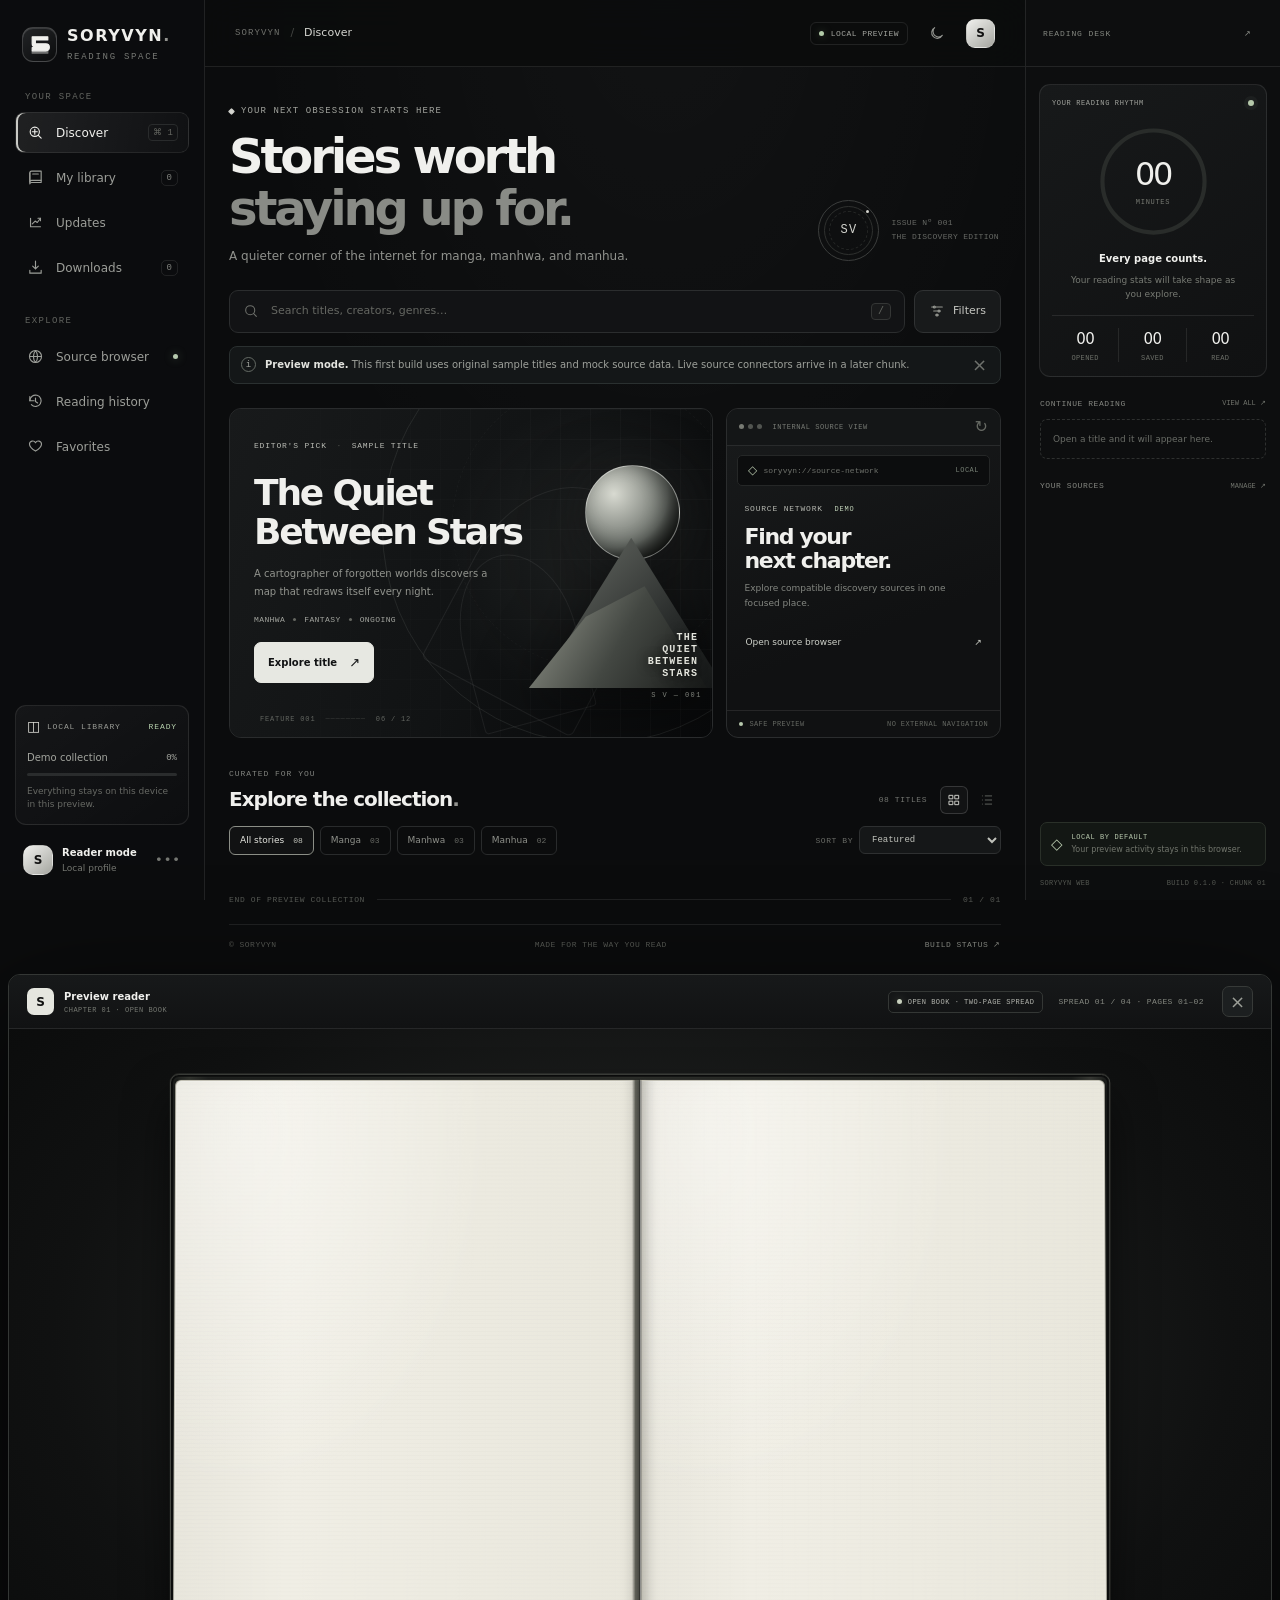
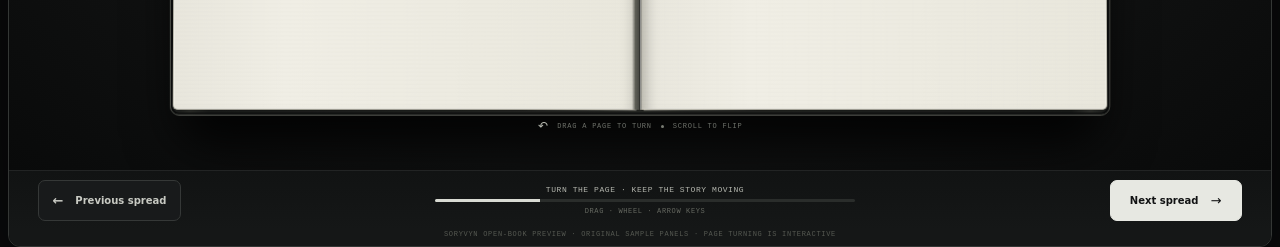
==== index.html @ ac6a1b2b "Improve keyboard focus and page-turn announcements" ====
<!doctype html>
<html lang="en">
<head>
  <meta charset="utf-8">
  <meta name="viewport" content="width=device-width, initial-scale=1, viewport-fit=cover">
  <meta name="theme-color" content="#0b0c0d">
  <meta name="color-scheme" content="dark light">
  <meta name="description" content="SORYVYN — a focused home for manga, manhwa, and manhua discovery and reading.">
  <meta name="application-name" content="SORYVYN">
  <link rel="icon" href="./icon.svg" type="image/svg+xml">
  <link rel="manifest" href="./manifest.webmanifest">
  <link rel="stylesheet" href="./app.css">
  <title>SORYVYN — Read beyond the ordinary</title>
</head>
<body>
  <div class="app-frame" id="app">
    <aside class="sidebar" id="sidebar" aria-label="Main navigation">
      <a class="brand" href="#discover" data-route="discover" aria-label="SORYVYN home">
        <span class="brand-mark" aria-hidden="true"><svg viewBox="0 0 36 36"><path d="M8 7.5h20v4H12v5h13.5a4.5 4.5 0 0 1 0 9H8v-4h17.5a.5.5 0 0 0 0-1H12a4 4 0 0 1-4-4z" fill="currentColor"/><path d="M8 28.5h20v-2.8H8z" fill="currentColor" opacity=".42"/></svg></span>
        <span class="brand-word">SORYVYN<span class="brand-period">.</span><small>READING SPACE</small></span>
      </a>

      <div class="sidebar-label">YOUR SPACE</div>
      <nav class="nav-stack">
        <button class="nav-item is-active" data-route="discover"><span class="nav-icon" aria-hidden="true"><svg viewBox="0 0 24 24"><circle cx="11" cy="11" r="6.5"/><path d="m16 16 4 4M11 7.5v7M7.5 11h7"/></svg></span><span>Discover</span><kbd>⌘ 1</kbd></button>
        <button class="nav-item" data-route="library"><span class="nav-icon"><svg viewBox="0 0 24 24"><path d="M4 5.5A2.5 2.5 0 0 1 6.5 3H20v16H6.5A2.5 2.5 0 0 0 4 21z"/><path d="M4 5.5v13A2.5 2.5 0 0 1 6.5 16H20M8 7h8"/></svg></span><span>My library</span><span class="nav-count" id="libraryCount">0</span></button>
        <button class="nav-item" data-route="updates"><span class="nav-icon"><svg viewBox="0 0 24 24"><path d="M5 18V6M5 18h14"/><path d="m7.5 14 4-4 3 2 4.5-6"/><path d="M15.5 6H19v3.5"/></svg></span><span>Updates</span></button>
        <button class="nav-item" data-route="downloads"><span class="nav-icon"><svg viewBox="0 0 24 24"><path d="M12 3v11m-4-4 4 4 4-4"/><path d="M4 16v4h16v-4"/></svg></span><span>Downloads</span><span class="nav-count" id="downloadCount">0</span></button>
      </nav>

      <div class="sidebar-label sidebar-label-spaced">EXPLORE</div>
      <nav class="nav-stack">
        <button class="nav-item" data-route="sources"><span class="nav-icon"><svg viewBox="0 0 24 24"><circle cx="12" cy="12" r="8.5"/><path d="M3.7 12h16.6M12 3.5a13.7 13.7 0 0 1 0 17M12 3.5a13.7 13.7 0 0 0 0 17"/></svg></span><span>Source browser</span><span class="live-dot" title="Demo mode"></span></button>
        <button class="nav-item" data-route="history"><span class="nav-icon"><svg viewBox="0 0 24 24"><path d="M4 11a8 8 0 1 1 2.2 5.5"/><path d="M4 5v6h6M12 7v5l3 2"/></svg></span><span>Reading history</span></button>
        <button class="nav-item" data-route="favorites"><span class="nav-icon"><svg viewBox="0 0 24 24"><path d="M20.5 8.5c0 5-8.5 10-8.5 10s-8.5-5-8.5-10A4.5 4.5 0 0 1 12 6.7 4.5 4.5 0 0 1 20.5 8.5Z"/></svg></span><span>Favorites</span></button>
      </nav>

      <div class="sidebar-bottom">
        <div class="storage-card">
          <div class="storage-top"><span class="storage-glyph">◫</span><span>LOCAL LIBRARY</span><span class="storage-status">READY</span></div>
          <div class="storage-line"><span id="storageLabel">Demo collection</span><span id="storagePercent">0%</span></div>
          <div class="storage-track"><span id="storageFill"></span></div>
          <p>Everything stays on this device in this preview.</p>
        </div>
        <button class="profile-button" id="profileButton">
          <span class="avatar">S</span><span class="profile-meta"><strong>Reader mode</strong><small>Local profile</small></span><span class="profile-menu">•••</span>
        </button>
      </div>
    </aside>

    <main class="workspace">
      <header class="topbar">
        <div class="breadcrumbs"><span class="crumb-muted">SORYVYN</span><span class="crumb-sep">/</span><span id="crumbCurrent">Discover</span></div>
        <div class="topbar-actions">
          <div class="connection-pill"><span class="connection-dot"></span><span id="connectionLabel">LOCAL PREVIEW</span></div>
          <button class="icon-button theme-button" id="themeToggle" aria-label="Toggle theme" title="Toggle theme"><svg viewBox="0 0 24 24"><path d="M20 15.5A8 8 0 0 1 8.5 4 8.5 8.5 0 1 0 20 15.5Z"/></svg></button>
          <button class="install-button" id="installButton" hidden><svg viewBox="0 0 24 24"><path d="M12 3v11m-4-4 4 4 4-4M4 16v4h16v-4"/></svg><span>Install app</span></button>
          <button class="avatar avatar-small" id="profileTop" aria-label="Profile">S</button>
        </div>
      </header>

      <div class="scroll-area" id="scrollArea">
        <section class="page page-discover" data-page="discover">
          <div class="welcome-row">
            <div>
              <div class="eyebrow"><span class="eyebrow-mark"></span> YOUR NEXT OBSESSION STARTS HERE</div>
              <h1>Stories worth<br><span>staying up for.</span></h1>
              <p class="hero-description">A quieter corner of the internet for manga, manhwa, and manhua.</p>
            </div>
            <div class="hero-stamp" aria-hidden="true"><div class="stamp-ring"><span>SV</span><i></i></div><span class="stamp-caption">ISSUE Nº 001<br>THE DISCOVERY EDITION</span></div>
          </div>

          <div class="search-row">
            <label class="search-box" for="globalSearch">
              <svg viewBox="0 0 24 24" aria-hidden="true"><circle cx="10.8" cy="10.8" r="6.8"/><path d="m16 16 4 4"/></svg>
              <input id="globalSearch" type="search" placeholder="Search titles, creators, genres…" autocomplete="off">
              <kbd> / </kbd>
            </label>
            <button class="filter-button" id="filterButton"><svg viewBox="0 0 24 24"><path d="M4 6h16M7 12h10m-7 6h4"/><circle cx="8" cy="6" r="1.5"/><circle cx="15" cy="12" r="1.5"/><circle cx="12" cy="18" r="1.5"/></svg><span>Filters</span></button>
          </div>

          <div class="demo-notice"><span class="notice-icon">i</span><span><strong>Preview mode.</strong> This first build uses original sample titles and mock source data. Live source connectors arrive in a later chunk.</span><button id="dismissNotice" aria-label="Dismiss notice">×</button></div>

          <div class="featured-layout">
            <article class="featured-card">
              <div class="featured-backdrop" aria-hidden="true"><div class="featured-orbit orbit-one"></div><div class="featured-orbit orbit-two"></div><div class="featured-shape shape-one"></div><div class="featured-shape shape-two"></div><div class="featured-grid"></div></div>
              <div class="featured-copy">
                <span class="featured-tag">EDITOR'S PICK <span>·</span> SAMPLE TITLE</span>
                <h2>The Quiet<br>Between Stars</h2>
                <p>A cartographer of forgotten worlds discovers a map that redraws itself every night.</p>
                <div class="featured-meta"><span>MANHWA</span><i></i><span>FANTASY</span><i></i><span>ONGOING</span></div>
                <button class="primary-button" data-open-title="quiet-stars">Explore title <span>↗</span></button>
              </div>
              <div class="featured-art" aria-hidden="true"><div class="moon"></div><div class="mountain mountain-back"></div><div class="mountain mountain-front"></div><div class="featured-wordmark">THE<br>QUIET<br>BETWEEN<br>STARS</div><div class="featured-serial">S V — 001</div></div>
              <span class="feature-index">FEATURE 001 <span>────────</span> 06 / 12</span>
            </article>
            <aside class="source-window">
              <div class="window-chrome"><div class="window-dots"><i></i><i></i><i></i></div><span>INTERNAL SOURCE VIEW</span><button id="sourceWindowRefresh" aria-label="Refresh sample source">↻</button></div>
              <div class="window-address"><span class="secure-mark">◇</span><span>soryvyn://source-network</span><span class="address-lock">LOCAL</span></div>
              <div class="window-content">
                <div class="window-overline">SOURCE NETWORK <span>DEMO</span></div>
                <h3>Find your<br>next chapter.</h3>
                <p>Explore compatible discovery sources in one focused place.</p>
                <div class="source-mini-list" id="sourceMiniList"></div>
                <button class="text-link" data-route="sources">Open source browser <span>↗</span></button>
              </div>
              <div class="window-footer"><span><i></i> SAFE PREVIEW</span><span>NO EXTERNAL NAVIGATION</span></div>
            </aside>
          </div>

          <div class="section-heading">
            <div><div class="eyebrow">CURATED FOR YOU</div><h2>Explore the collection<span class="heading-period">.</span></h2></div>
            <div class="section-tools"><span id="resultCount">08 TITLES</span><button class="view-toggle is-selected" data-view="grid" aria-label="Grid view"><svg viewBox="0 0 24 24"><rect x="4" y="4" width="6" height="6"/><rect x="14" y="4" width="6" height="6"/><rect x="4" y="14" width="6" height="6"/><rect x="14" y="14" width="6" height="6"/></svg></button><button class="view-toggle" data-view="list" aria-label="List view"><svg viewBox="0 0 24 24"><path d="M9 5h11M9 12h11M9 19h11M4 5h.01M4 12h.01M4 19h.01"/></svg></button></div>
          </div>
          <div class="category-row" id="categoryRow" role="group" aria-label="Filter by category">
            <button class="category-chip is-active" data-category="All">All stories <span>08</span></button>
            <button class="category-chip" data-category="Manga">Manga <span>03</span></button>
            <button class="category-chip" data-category="Manhwa">Manhwa <span>03</span></button>
            <button class="category-chip" data-category="Manhua">Manhua <span>02</span></button>
            <div class="sort-control"><span>SORT BY</span><select id="sortSelect" aria-label="Sort titles"><option value="featured">Featured</option><option value="title">Title A–Z</option><option value="rating">Rating</option><option value="updated">Recently updated</option></select></div>
          </div>
          <div class="title-grid" id="titleGrid" aria-live="polite"></div>
          <div class="load-more-row"><span>END OF PREVIEW COLLECTION</span><span class="load-more-line"></span><span>01 / 01</span></div>
          <footer class="app-footer"><span>© SORYVYN <span id="footerYear"></span></span><span>MADE FOR THE WAY YOU READ</span><a href="#roadmap" id="roadmapLink">BUILD STATUS ↗</a></footer>
        </section>

        <section class="page generic-page" data-page="library" hidden>
          <div class="page-heading"><div class="eyebrow">YOUR PERSONAL ARCHIVE</div><h1>My library<span class="heading-period">.</span></h1><p>Your saved titles, ready when you are.</p></div>
          <div class="page-toolbar"><div class="search-box compact"><svg viewBox="0 0 24 24"><circle cx="10.8" cy="10.8" r="6.8"/><path d="m16 16 4 4"/></svg><input id="librarySearch" type="search" placeholder="Search your library…"></div><span class="small-meta" id="librarySummary">0 SAVED TITLES</span></div>
          <div class="title-grid" id="libraryGrid"></div><div class="empty-state" id="libraryEmpty" hidden><div class="empty-symbol">▤</div><h2>A shelf waiting to happen.</h2><p>Save a title from Discover to keep it here.</p><button class="secondary-button" data-route="discover">Explore titles</button></div>
        </section>

        <section class="page generic-page" data-page="updates" hidden>
          <div class="page-heading"><div class="eyebrow">THE LATEST PAGES</div><h1>Updates<span class="heading-period">.</span></h1><p>Chapter update feeds will connect to supported sources in a later chunk.</p></div>
          <div class="placeholder-panel"><span class="placeholder-icon">↻</span><div><h2>Your update feed is quiet.</h2><p>The current build has no live source connections. When connectors arrive, enabled manga, manhwa, and manhua sources will populate this space.</p></div><button class="secondary-button" data-route="sources">Explore sources</button></div>
        </section>

        <section class="page generic-page" data-page="downloads" hidden>
          <div class="page-heading"><div class="eyebrow">READ ANYWHERE</div><h1>Downloads<span class="heading-period">.</span></h1><p>Manage chapters saved for offline reading.</p></div>
          <div class="placeholder-panel"><span class="placeholder-icon">↓</span><div><h2>No downloads yet.</h2><p>Download queue, chapter progress, pause/resume, and offline chapter verification are planned for Chunk 5.</p></div><button class="secondary-button" data-route="discover">Browse collection</button></div>
        </section>

        <section class="page generic-page" data-page="sources" hidden>
          <div class="page-heading source-page-heading"><div><div class="eyebrow"><span class="eyebrow-mark"></span> INTERNAL DISCOVERY ENVIRONMENT</div><h1>Source browser<span class="heading-period">.</span></h1><p>A browser-like view dedicated exclusively to manga, manhwa, and manhua sources.</p></div><div class="source-count-block"><strong id="sourceCount">04</strong><span>SAMPLE SOURCES</span></div></div>
          <div class="embedded-browser">
            <div class="embedded-toolbar"><div class="embedded-nav"><button class="icon-button" id="embeddedBack" aria-label="Back">←</button><button class="icon-button" id="embeddedForward" aria-label="Forward">→</button><button class="icon-button" id="embeddedReload" aria-label="Reload">↻</button></div><div class="embedded-address"><span class="secure-mark">◇</span><span id="embeddedAddress">soryvyn://source-network/discover</span><span class="address-lock">INTERNAL</span></div><button class="icon-button" id="embeddedHome" aria-label="Source browser home"><svg viewBox="0 0 24 24"><path d="m3 11 9-7 9 7M5.5 9.5V20h13V9.5M9.5 20v-6h5v6"/></svg></button></div>
            <div class="embedded-subnav"><button class="embedded-tab is-active" data-source-tab="discover">Discover</button><button class="embedded-tab" data-source-tab="trending">Trending</button><button class="embedded-tab" data-source-tab="new">Recently added</button><span class="embedded-category-note">MANGA · MANHWA · MANHUA ONLY</span></div>
            <div class="embedded-body"><div class="embedded-body-top"><div><div class="eyebrow">SOURCE CATALOGUE <span class="demo-badge">DEMO DATA</span></div><h2 id="embeddedTitle">Choose a source. Find a story.</h2></div><div class="source-tools"><label class="search-box compact"><svg viewBox="0 0 24 24"><circle cx="10.8" cy="10.8" r="6.8"/><path d="m16 16 4 4"/></svg><input id="sourceSearch" type="search" placeholder="Filter sources…"></label><select id="sourceLanguage" aria-label="Filter sources by language"><option value="all">All languages</option><option value="en">English</option><option value="ja">Japanese</option><option value="ko">Korean</option><option value="zh">Chinese</option></select></div></div>
              <div class="source-catalogue" id="sourceCatalogue"></div>
              <div class="embedded-disclaimer"><span>ⓘ</span> This is an interface prototype. The listed source names and availability are illustrative placeholders, not live services. No third-party site is loaded.</div>
            </div>
            <div class="embedded-statusbar"><span><i class="connection-dot"></i> SANDBOX ACTIVE</span><span id="embeddedStatus">4 SAMPLE CONNECTORS</span><span>NO EXTERNAL NAVIGATION</span></div>
          </div>
        </section>

        <section class="page generic-page" data-page="history" hidden>
          <div class="page-heading"><div class="eyebrow">PICK UP WHERE YOU LEFT OFF</div><h1>Reading history<span class="heading-period">.</span></h1><p>Titles you opened in this session.</p></div>
          <div class="title-grid" id="historyGrid"></div><div class="empty-state" id="historyEmpty"><div class="empty-symbol">◷</div><h2>Your story starts here.</h2><p>Open a title to add it to this local preview history.</p><button class="secondary-button" data-route="discover">Discover stories</button></div>
        </section>

        <section class="page generic-page" data-page="favorites" hidden>
          <div class="page-heading"><div class="eyebrow">THE ONES YOU LOVE</div><h1>Favorites<span class="heading-period">.</span></h1><p>A short list of stories you want to keep close.</p></div>
          <div class="title-grid" id="favoritesGrid"></div><div class="empty-state" id="favoritesEmpty"><div class="empty-symbol">♡</div><h2>Make room for a favorite.</h2><p>Tap the bookmark on any title card to save it here.</p><button class="secondary-button" data-route="discover">Explore titles</button></div>
        </section>
      </div>
    </main>

    <aside class="right-rail" id="rightRail">
      <div class="rail-header"><span>READING DESK</span><button class="icon-button" id="railCollapse" aria-label="Collapse reading desk">↗</button></div>
      <div class="profile-card">
        <div class="profile-card-top"><span class="eyebrow">YOUR READING RHYTHM</span><span class="pulse-mark"></span></div>
        <div class="reading-ring"><svg viewBox="0 0 120 120" aria-hidden="true"><circle class="ring-track" cx="60" cy="60" r="49"/><circle class="ring-progress" cx="60" cy="60" r="49"/></svg><div><strong id="readingMinutes">00</strong><span>MINUTES</span></div></div>
        <div class="reading-message"><strong>Every page counts.</strong><p>Your reading stats will take shape as you explore.</p></div>
        <div class="reading-stats"><div><strong id="historyStat">00</strong><span>OPENED</span></div><div><strong id="savedStat">00</strong><span>SAVED</span></div><div><strong id="readStat">00</strong><span>READ</span></div></div>
      </div>
      <div class="rail-section">
        <div class="rail-section-title"><span>CONTINUE READING</span><button class="quiet-action" data-route="history">VIEW ALL ↗</button></div>
        <div id="continueReading" class="continue-list"><div class="rail-empty">Open a title and it will appear here.</div></div>
      </div>
      <div class="rail-section rail-sources">
        <div class="rail-section-title"><span>YOUR SOURCES</span><button class="quiet-action" data-route="sources">MANAGE ↗</button></div>
        <div id="railSourceList" class="rail-source-list"></div>
      </div>
      <div class="rail-bottom"><div class="privacy-indicator"><span class="privacy-shield">◇</span><span><strong>LOCAL BY DEFAULT</strong><small>Your preview activity stays in this browser.</small></span></div><div class="rail-version"><span>SORYVYN WEB</span><span>BUILD 0.1.0 · CHUNK 01</span></div></div>
    </aside>
  </div>

  <div class="toast-region" id="toastRegion" aria-live="polite" aria-atomic="true"></div>
  <dialog class="modal title-modal" id="titleModal" aria-labelledby="modalTitle">
    <button class="modal-close" data-close-modal aria-label="Close title details">×</button>
    <div id="titleModalContent"></div>
  </dialog>
  <dialog class="modal reader-modal" id="readerModal" aria-label="SORYVYN three-dimensional open-book reader">
    <div class="reader-topbar">
      <div class="reader-brand"><span class="reader-mini-mark">S</span><div class="reader-brand-copy"><strong id="readerTitle">Preview reader</strong><small id="readerSubtitle">CHAPTER 01 · OPEN BOOK</small></div></div>
      <div class="reader-status"><span class="reader-book-chip"><i></i> OPEN BOOK · TWO-PAGE SPREAD</span><span id="readerPageLabel" aria-live="polite">SPREAD 01 / 04 · PAGES 01–02</span></div>
      <button class="modal-close reader-close" data-close-modal aria-label="Close reader">×</button>
    </div>
    <div class="reader-bookroom" id="readerBookroom">
      <div class="book-frame" id="bookFrame" tabindex="0" role="group" aria-label="Open book. Drag a page left or right, use the mouse wheel, or use the Previous and Next spread buttons to turn pages.">
        <div class="book-cover" aria-hidden="true"></div>
        <div class="book-stack book-stack-left" aria-hidden="true"></div>
        <div class="book-stack book-stack-right" aria-hidden="true"></div>
        <div class="book-object">
          <div class="book-spread" id="bookSpread">
            <article class="book-page left" id="leftBookPage" aria-label="Left page"></article>
            <article class="book-page right" id="rightBookPage" aria-label="Right page"></article>
            <div class="book-spine" aria-hidden="true"></div>
            <button class="page-edge-zone previous" id="bookPrevZone" type="button" aria-label="Turn to previous spread"><span>‹</span></button>
            <button class="page-edge-zone next" id="bookNextZone" type="button" aria-label="Turn to next spread"><span>›</span></button>
          </div>
        </div>
        <div class="book-drag-indicator"><span class="drag-corner">↶</span><span>DRAG A PAGE TO TURN</span><i></i><span>SCROLL TO FLIP</span></div>
      </div>
    </div>
    <div class="reader-controls">
      <button class="secondary-button reader-nav-button" id="readerPrev" type="button"><span aria-hidden="true">←</span> Previous spread</button>
      <div class="reader-progress"><span id="readerProgressLabel">TURN THE PAGE · KEEP THE STORY MOVING</span><div class="reader-progress-track"><span id="readerProgressFill"></span></div><small>DRAG · WHEEL · ARROW KEYS</small></div>
      <button class="primary-button reader-nav-button" id="readerNext" type="button">Next spread <span aria-hidden="true">→</span></button>
    </div>
    <div class="reader-demo-note">SORYVYN OPEN-BOOK PREVIEW · ORIGINAL SAMPLE PANELS · PAGE TURNING IS INTERACTIVE</div>
  </dialog>
  <dialog class="modal filter-modal" id="filterModal" aria-labelledby="filterTitle">
    <div class="modal-heading"><div><div class="eyebrow">REFINE YOUR DISCOVERY</div><h2 id="filterTitle">Find your kind of story.</h2></div><button class="modal-close" data-close-modal aria-label="Close filters">×</button></div>
    <div class="filter-form"><label>Content category<select id="filterCategory"><option value="All">All allowed categories</option><option value="Manga">Manga</option><option value="Manhwa">Manhwa</option><option value="Manhua">Manhua</option></select></label><label>Genre<select id="filterGenre"><option value="all">All genres</option><option value="Fantasy">Fantasy</option><option value="Mystery">Mystery</option><option value="Action">Action</option><option value="Slice of Life">Slice of Life</option><option value="Sci-Fi">Sci-Fi</option><option value="Drama">Drama</option></select></label><label>Reading status<select id="filterStatus"><option value="all">Any status</option><option value="Ongoing">Ongoing</option><option value="Completed">Completed</option></select></label><div class="filter-actions"><button class="secondary-button" id="resetFilters">Reset</button><button class="primary-button" id="applyFilters">Apply filters</button></div></div>
  </dialog>
  <dialog class="modal roadmap-modal" id="roadmapModal" aria-labelledby="roadmapTitle">
    <button class="modal-close" data-close-modal aria-label="Close build status">×</button><div class="eyebrow">PRODUCT ROADMAP</div><h2 id="roadmapTitle">Seven chunks. One reading space.</h2><p>Chunk 01 establishes the web PWA shell, app design system, responsive navigation, sample catalogue, browser-like source sandbox, local demo state, and offline app shell.</p><div class="roadmap-list"><div class="roadmap-item is-done"><span>01</span><div><strong>PWA shell & interaction system</strong><small>Responsive UI, demo catalogue, source sandbox, offline app shell.</small></div><b>COMPLETE</b></div><div class="roadmap-item"><span>02</span><div><strong>Source engine & source catalogue</strong><small>Typed adapters, category guardrails, source registry and health.</small></div><b>PLANNED</b></div><div class="roadmap-item"><span>03</span><div><strong>Unified search & title details</strong><small>Progressive results, metadata, chapters and source fallbacks.</small></div><b>PLANNED</b></div><div class="roadmap-item"><span>04</span><div><strong>Reader engine & local import</strong><small>Real image reading modes, local archives and progress persistence.</small></div><b>PLANNED</b></div><div class="roadmap-item"><span>05</span><div><strong>Offline downloads</strong><small>Persistent queue, retries, cancellation and chapter verification.</small></div><b>PLANNED</b></div><div class="roadmap-item"><span>06</span><div><strong>Library, history & backup</strong><small>Collections, bookmarks, history, metadata and export/restore.</small></div><b>PLANNED</b></div><div class="roadmap-item"><span>07</span><div><strong>Hardening & release</strong><small>Testing, accessibility, performance, installability and deployment guide.</small></div><b>PLANNED</b></div></div>
  </dialog>

  <script src="./app.js" defer></script>
</body>
</html>
---- app.css ----
:root{
  color-scheme:dark;
  --bg:#0b0c0d;--panel:#111214;--panel-2:#151719;--panel-3:#1b1d20;--line:rgba(240,241,238,.095);
  --line-strong:rgba(240,241,238,.16);--text:#f0f0ed;--muted:#929491;--soft:#b9bbb6;--white:#fff;
  --accent:#e8e8e3;--accent-ink:#121313;--good:#b9d3b0;--bad:#d8a5a5;
  --mono:ui-monospace,SFMono-Regular,Consolas,"Liberation Mono",monospace;--sans:Inter,system-ui,-apple-system,BlinkMacSystemFont,"Segoe UI",sans-serif;
  --sidebar:226px;--right-rail:282px;--radius:16px;--shadow:0 24px 70px rgba(0,0,0,.3);
}
*{box-sizing:border-box}
html{background:var(--bg);scroll-behavior:smooth}
body{margin:0;background:var(--bg);color:var(--text);font-family:var(--sans);font-size:13px;line-height:1.5;min-width:320px;min-height:100vh}
button,input,select{font:inherit}
button{color:inherit}
button:focus-visible,input:focus-visible,select:focus-visible,a:focus-visible{outline:2px solid var(--text);outline-offset:3px}
button:disabled{opacity:.42;cursor:not-allowed}
svg{width:18px;height:18px;fill:none;stroke:currentColor;stroke-width:1.6;stroke-linecap:round;stroke-linejoin:round;flex:0 0 auto}
a{color:inherit;text-decoration:none}
button{cursor:pointer}
[hidden]{display:none!important}
.app-frame{display:grid;grid-template-columns:var(--sidebar) minmax(420px,1fr) var(--right-rail);min-height:100vh;background:radial-gradient(ellipse at 52% 0%,rgba(255,255,255,.026),transparent 45%),var(--bg)}
.sidebar{height:100vh;position:sticky;top:0;align-self:start;border-right:1px solid var(--line);padding:25px 15px 15px;display:flex;flex-direction:column;background:rgba(13,14,15,.92);z-index:5}
.brand{display:flex;align-items:center;gap:10px;padding:2px 7px 30px}
.brand-mark{width:35px;height:35px;border:1px solid rgba(255,255,255,.19);border-radius:11px;background:linear-gradient(145deg,#222426,#0b0c0d);display:grid;place-items:center;box-shadow:inset 0 1px 0 rgba(255,255,255,.12)}
.brand-mark svg{width:28px;height:28px}
.brand-word{font-weight:800;font-size:16px;letter-spacing:.095em;line-height:1.1}
.brand-period,.heading-period{color:#92938f}
.brand-word small{display:block;font:9px var(--mono);letter-spacing:.19em;color:#777975;margin-top:7px;font-weight:400}
.sidebar-label{font:9px var(--mono);letter-spacing:.15em;color:#626460;padding:0 10px 10px}
.sidebar-label-spaced{margin-top:28px}
.nav-stack{display:grid;gap:4px}
.nav-item{width:100%;display:flex;align-items:center;gap:11px;border:1px solid transparent;background:transparent;color:#9c9e99;text-align:left;padding:10px 10px;border-radius:9px;font-size:12px;transition:background .18s ease,color .18s ease,border-color .18s ease}
.nav-item:hover{background:rgba(255,255,255,.045);color:var(--text)}
.nav-item.is-active{color:var(--text);background:linear-gradient(100deg,rgba(255,255,255,.085),rgba(255,255,255,.025));border-color:rgba(255,255,255,.075);box-shadow:inset 2px 0 0 #c9cac5}
.nav-icon{width:19px;height:19px;display:grid;place-items:center}
.nav-icon svg{width:17px;height:17px}
.nav-item kbd{margin-left:auto;font:9px var(--mono);color:#636560;border:1px solid #292b2c;border-radius:4px;padding:2px 4px}
.nav-count{margin-left:auto;color:#81837f;font:9px var(--mono);border:1px solid var(--line);padding:2px 5px;border-radius:5px}
.live-dot{width:5px;height:5px;background:#b6c9ae;border-radius:100%;margin-left:auto;box-shadow:0 0 10px #a7c79a66}
.sidebar-bottom{margin-top:auto}
.storage-card{border:1px solid var(--line);border-radius:11px;padding:12px 11px;background:linear-gradient(145deg,rgba(255,255,255,.045),rgba(255,255,255,.012));margin-bottom:10px}
.storage-top,.storage-line{display:flex;align-items:center;gap:6px}
.storage-top{font:8px var(--mono);letter-spacing:.11em;color:#999b96}
.storage-glyph{font-size:14px;color:#deded8}
.storage-status{margin-left:auto;color:#b9d3b0;font-size:8px}
.storage-line{margin-top:15px;justify-content:space-between;color:#a2a49e;font-size:10px}
.storage-line span:last-child{font:9px var(--mono)}
.storage-track{height:3px;background:#2a2c2d;border-radius:99px;margin-top:8px;overflow:hidden}
.storage-track span{display:block;width:0%;height:100%;background:#dddeda;transition:width .3s ease}
.storage-card p{font-size:9px;color:#666864;margin:9px 0 0;line-height:1.45}
.profile-button{display:flex;align-items:center;gap:9px;width:100%;padding:9px 7px;background:transparent;border:1px solid transparent;border-radius:9px;text-align:left}
.profile-button:hover{background:#ffffff08;border-color:var(--line)}
.avatar{width:30px;height:30px;border-radius:10px;display:grid;place-items:center;background:linear-gradient(140deg,#f0f0ed,#a5a6a0);color:#111;font-weight:800;font-size:12px;flex:0 0 auto;border:1px solid #ffffff22}
.avatar-small{width:29px;height:29px;border-radius:9px;padding:0}
.profile-meta{display:grid;gap:2px}
.profile-meta strong{font-weight:600;font-size:10px}
.profile-meta small{font-size:9px;color:#737570}
.profile-menu{margin-left:auto;color:#757772;letter-spacing:1px}
.workspace{min-width:0;min-height:100vh}
.topbar{height:67px;padding:0 30px;display:flex;align-items:center;justify-content:space-between;border-bottom:1px solid var(--line);position:sticky;top:0;z-index:4;background:rgba(11,12,13,.84);backdrop-filter:blur(20px)}
.breadcrumbs{display:flex;align-items:center;gap:10px;font-size:11px;color:#d5d6d1}
.crumb-muted{font:9px var(--mono);letter-spacing:.12em;color:#70716d}
.crumb-sep{color:#444643}
.topbar-actions{display:flex;align-items:center;gap:13px}
.connection-pill{display:flex;align-items:center;gap:7px;border:1px solid var(--line);border-radius:6px;padding:6px 8px;color:#a3a59f;font:8px var(--mono);letter-spacing:.055em}
.connection-dot{width:5px;height:5px;display:inline-block;background:#b2cba8;border-radius:50%;box-shadow:0 0 9px #a5c99957}
.icon-button{border:1px solid transparent;background:transparent;width:32px;height:32px;border-radius:8px;display:inline-grid;place-items:center;color:#92948f;transition:all .16s ease;padding:0}
.icon-button svg{width:16px;height:16px}
.icon-button:hover{color:var(--text);background:#ffffff08;border-color:var(--line)}
.install-button{border:1px solid #dadbd5;border-radius:7px;background:#e8e8e3;color:#101112;display:flex;align-items:center;gap:6px;padding:8px 10px;font-size:10px;font-weight:700}
.install-button svg{width:13px;height:13px}
.scroll-area{padding:30px clamp(20px,3vw,42px) 18px;max-width:1480px;margin:0 auto}
.page{animation:page-in .3s ease both}
@keyframes page-in{from{opacity:0;transform:translateY(5px)}to{opacity:1;transform:translateY(0)}}
.welcome-row{display:flex;align-items:flex-end;justify-content:space-between;gap:20px;padding:9px 0 25px}
.eyebrow{display:flex;align-items:center;gap:7px;font:9px var(--mono);letter-spacing:.12em;color:#a2a49e;text-transform:uppercase}
.eyebrow-mark{width:5px;height:5px;border-radius:1px;background:#d5d6d0;transform:rotate(45deg);display:inline-block}
h1,h2,h3,p{margin-top:0}
h1{font-weight:600;font-size:clamp(34px,4vw,48px);line-height:1.08;letter-spacing:-.065em;margin:15px 0 12px}
h1 span{color:#898b86}
.hero-description{color:#90928d;font-size:12px;margin:0;max-width:490px}
.hero-stamp{display:flex;align-items:center;gap:12px;margin:0 2px 4px 0}
.stamp-ring{width:61px;height:61px;border:1px solid #3c3e3d;border-radius:50%;display:grid;place-items:center;position:relative;color:#d3d4ce}
.stamp-ring:before,.stamp-ring:after{content:"";position:absolute;border-radius:50%;border:1px solid #303230}
.stamp-ring:before{inset:5px}.stamp-ring:after{inset:10px;border-style:dashed;opacity:.7}
.stamp-ring span{font:12px var(--mono);letter-spacing:.1em}
.stamp-ring i{position:absolute;width:3px;height:3px;border-radius:100%;background:#d5d5cf;right:9px;top:9px}
.stamp-caption{font:8px/1.8 var(--mono);letter-spacing:.04em;color:#666864}
.search-row{display:flex;gap:9px;margin-bottom:13px}
.search-box{min-width:0;display:flex;align-items:center;gap:10px;flex:1;background:#121315;border:1px solid #2b2d2e;border-radius:9px;min-height:43px;padding:0 13px;transition:border-color .2s ease,box-shadow .2s ease}
.search-box:focus-within{border-color:#777a74;box-shadow:0 0 0 3px #ffffff08}
.search-box svg{width:16px;height:16px;color:#6e706b}
.search-box input{min-width:0;width:100%;color:var(--text);border:0;background:transparent;outline:0;font-size:11px}
.search-box input::placeholder{color:#656762}
.search-box kbd{border:1px solid #343635;color:#656762;background:#191a1b;border-radius:4px;padding:2px 6px;font:10px var(--mono)}
.filter-button{display:flex;align-items:center;gap:8px;padding:0 14px;background:#181a1b;border:1px solid #303233;border-radius:9px;color:#c5c6c1;font-size:11px}
.filter-button svg{width:16px;height:16px;color:#969892}
.filter-button:hover{background:#222426}
.demo-notice{display:flex;align-items:center;gap:9px;background:#141718;border:1px solid #2a3030;border-radius:8px;padding:9px 11px;color:#9ea19b;font-size:10px;margin-bottom:24px}
.notice-icon{width:15px;height:15px;border:1px solid #656b65;border-radius:50%;display:grid;place-items:center;font:9px var(--mono);flex:0 0 auto}
.demo-notice strong{color:#e2e3de;font-weight:600}
.demo-notice button{border:0;background:transparent;color:#6e716c;font-size:18px;margin-left:auto;line-height:1;padding:0 2px}
.demo-notice button:hover{color:var(--text)}
.featured-layout{display:grid;grid-template-columns:minmax(0,1.7fr) minmax(240px,.83fr);gap:13px}
.featured-card{position:relative;min-width:0;min-height:330px;overflow:hidden;background:#111315;border:1px solid #2a2c2d;border-radius:12px;isolation:isolate}
.featured-backdrop{position:absolute;inset:0;z-index:-1;overflow:hidden;background:radial-gradient(circle at 78% 45%,#55595536,transparent 38%),linear-gradient(116deg,#181a1b 0%,#111314 55%,#08090a 100%)}
.featured-grid{position:absolute;inset:0;background-image:linear-gradient(#ffffff06 1px,transparent 1px),linear-gradient(90deg,#ffffff06 1px,transparent 1px);background-size:30px 30px;mask-image:linear-gradient(90deg,transparent,#000 75%)}
.featured-orbit{position:absolute;border:1px solid #d7d8d018;aspect-ratio:1;border-radius:50%;right:-100px;top:-95px;width:430px}
.orbit-two{right:-30px;top:-30px;width:290px;border-style:dashed;opacity:.4}
.featured-shape{position:absolute;border:1px solid #eeeeeb12;transform:rotate(28deg)}
.shape-one{right:16%;top:22%;width:170px;height:230px;border-radius:50% 50% 6px 6px}
.shape-two{right:28%;top:44%;width:115px;height:170px;border-radius:50% 50% 4px 4px;transform:rotate(-15deg)}
.featured-copy{position:relative;z-index:1;padding:29px 30px;max-width:320px}
.featured-tag{font:8px var(--mono);letter-spacing:.1em;color:#babcb5}.featured-tag span{color:#555752;padding:0 4px}
.featured-copy h2{font-weight:600;font-size:clamp(27px,3vw,36px);line-height:1.08;letter-spacing:-.06em;margin:21px 0 13px}
.featured-copy p{max-width:255px;color:#92948e;font-size:10px;line-height:1.8;margin-bottom:14px}
.featured-meta{display:flex;align-items:center;gap:8px;font:8px var(--mono);color:#a3a59f;letter-spacing:.05em}
.featured-meta i{width:3px;height:3px;border-radius:50%;background:#656761}
.primary-button,.secondary-button{display:inline-flex;align-items:center;justify-content:center;gap:12px;border-radius:7px;font-size:10px;font-weight:700;transition:transform .15s ease,background .15s ease,border-color .15s ease;padding:10px 13px}
.primary-button{background:#e7e8e2;color:#111213;border:1px solid #e7e8e2}
.primary-button:hover{background:#fff;transform:translateY(-1px)}
.primary-button span{font-size:13px;font-weight:400}
.featured-copy .primary-button{margin-top:18px}
.featured-art{position:absolute;right:4%;top:9%;width:39%;height:82%;min-width:150px;pointer-events:none;filter:drop-shadow(0 14px 30px #0008)}
.moon{position:absolute;width:95px;height:95px;border:1px solid #eeeeeb6b;border-radius:50%;right:18%;top:10%;background:radial-gradient(circle at 30% 30%,#d8dad1,#6b706a 58%,#212421 78%);box-shadow:inset -12px -8px 20px #0007,0 0 50px #f0f0e80d}
.mountain{position:absolute;bottom:7%;clip-path:polygon(50% 0,100% 100%,0 100%)}
.mountain-back{width:105%;height:56%;right:-7%;background:linear-gradient(135deg,#70746d,#292c2b 64%,#121414)}
.mountain-front{width:100%;height:38%;right:3%;background:linear-gradient(120deg,#999c91,#434742 52%,#171918);clip-path:polygon(65% 0,100% 100%,0 100%,32% 30%)}
.featured-wordmark{position:absolute;right:8%;bottom:10%;font:700 10px/1.2 var(--mono);letter-spacing:.12em;text-align:right;color:#e6e7df;text-shadow:0 1px 12px #000}
.featured-serial{position:absolute;bottom:3%;right:6%;font:7px var(--mono);letter-spacing:.2em;color:#7e817a}
.feature-index{position:absolute;left:30px;bottom:14px;font:7px var(--mono);letter-spacing:.12em;color:#626560}
.feature-index span{color:#3c3f3c;padding:0 5px}
.source-window{min-width:0;border:1px solid #2b2d2e;border-radius:12px;background:linear-gradient(160deg,#191b1c,#101112 65%);overflow:hidden;display:flex;flex-direction:column}
.window-chrome{display:flex;align-items:center;height:37px;gap:10px;padding:0 12px;border-bottom:1px solid var(--line);background:#141617}
.window-dots{display:flex;gap:4px}.window-dots i{width:5px;height:5px;border-radius:50%;background:#515450}.window-dots i:first-child{background:#777a73}
.window-chrome>span{font:7px var(--mono);letter-spacing:.08em;color:#777a74}
.window-chrome button{border:0;background:transparent;color:#666963;margin-left:auto;font-size:16px;padding:2px 0}
.window-address{display:flex;align-items:center;gap:6px;padding:7px 10px;margin:9px 10px 0;background:#0c0d0e;border:1px solid #252727;border-radius:5px;color:#6e716b;font:8px var(--mono);min-width:0}
.secure-mark{color:#b8c9ae;font-size:12px}
.address-lock{margin-left:auto;color:#778075;font-size:7px;letter-spacing:.07em}
.window-content{padding:18px 17px 14px;flex:1}
.window-overline{font:8px var(--mono);letter-spacing:.1em;color:#b6b8b1}
.window-overline span{margin-left:6px;color:#c2d3b9;font-size:7px}
.window-content h3{font-size:22px;letter-spacing:-.06em;line-height:1.1;font-weight:600;margin:12px 0 8px}
.window-content>p{font-size:9px;line-height:1.65;color:#838680;margin-bottom:13px}
.source-mini-list{display:grid;gap:6px}
.source-mini{display:flex;align-items:center;gap:8px;border:1px solid #292b2b;border-radius:6px;padding:7px 8px;background:#ffffff02;min-width:0}
.source-mini-icon{width:24px;height:24px;display:grid;place-items:center;border:1px solid #3a3d3b;border-radius:6px;background:#1a1c1d;font:10px var(--mono);color:#d1d2cc}
.source-mini-copy{min-width:0;flex:1;display:grid;gap:2px}.source-mini-copy strong{font-size:9px;font-weight:600}.source-mini-copy small{font:7px var(--mono);color:#7a7d77}
.source-mini-status{width:5px;height:5px;background:#acbea3;border-radius:50%}
.text-link{border:0;background:transparent;color:#cdd0c8;font-size:9px;display:flex;align-items:center;justify-content:space-between;width:100%;padding:12px 1px 2px;text-align:left}
.text-link:hover{color:#fff}
.window-footer{display:flex;justify-content:space-between;border-top:1px solid var(--line);padding:9px 12px;font:7px var(--mono);letter-spacing:.055em;color:#656862}
.window-footer span:first-child{display:flex;gap:6px;align-items:center}.window-footer i{display:block;width:4px;height:4px;background:#b7c9ad;border-radius:50%}
.section-heading{display:flex;align-items:flex-end;justify-content:space-between;gap:20px;margin:31px 0 12px}
.section-heading .eyebrow{font-size:8px;color:#81837e}
.section-heading h2{font-size:20px;letter-spacing:-.05em;font-weight:600;margin:6px 0 0}
.section-tools{display:flex;align-items:center;gap:5px}
.section-tools>span{font:8px var(--mono);color:#747671;letter-spacing:.07em;margin-right:8px}
.view-toggle{display:grid;place-items:center;width:28px;height:28px;border:1px solid transparent;border-radius:6px;background:transparent;color:#666963}
.view-toggle svg{width:14px;height:14px}
.view-toggle:hover,.view-toggle.is-selected{border-color:var(--line-strong);background:#ffffff08;color:#d8d9d2}
.category-row{display:flex;align-items:center;gap:6px;flex-wrap:wrap;margin-bottom:15px}
.category-chip{display:flex;align-items:center;gap:9px;padding:7px 10px;background:transparent;border:1px solid #292b2c;color:#8e908a;border-radius:6px;font-size:9px;white-space:nowrap}
.category-chip span{font:8px var(--mono);color:#686a65}
.category-chip:hover{background:#ffffff05;color:#dfe0da}
.category-chip.is-active{border-color:#8b8e86;background:#dfe0d908;color:#e2e3dd}
.category-chip.is-active span{color:#c4c6be}
.sort-control{margin-left:auto;display:flex;align-items:center;gap:6px;color:#696b66;font:8px var(--mono);letter-spacing:.07em}
select{color:#c0c2bb;background:#151718;border:1px solid #2e3031;border-radius:6px;padding:7px 25px 7px 8px;max-width:155px;font-size:9px;outline:0}
select option{background:#141516;color:#f0f0ed}
.title-grid{display:grid;grid-template-columns:repeat(4,minmax(0,1fr));gap:15px 12px}
.title-card{min-width:0;position:relative;border:1px solid transparent;border-radius:9px;padding:5px 5px 11px;transition:background .18s ease,border-color .18s ease,transform .18s ease;cursor:pointer}
.title-card:hover{background:#ffffff04;border-color:#ffffff0a;transform:translateY(-2px)}
.cover-art{position:relative;aspect-ratio:3/4.05;overflow:hidden;border-radius:6px;background:#17191a;isolation:isolate;border:1px solid #ffffff12}
.cover-art:after{content:"";position:absolute;inset:0;z-index:4;background:linear-gradient(180deg,#0001,transparent 26%,#0006);pointer-events:none}
.cover-label{position:absolute;left:11px;top:12px;z-index:3;font:7px var(--mono);letter-spacing:.15em;color:#f0f0eb99;writing-mode:vertical-rl}
.cover-no{position:absolute;left:10px;bottom:10px;z-index:3;color:#e9e9e4;font:8px var(--mono);letter-spacing:.1em}
.cover-shape{position:absolute;display:block}
.cover-title{position:absolute;z-index:3;left:11px;right:10px;bottom:29px;font-size:clamp(14px,1.5vw,21px);line-height:1.05;letter-spacing:-.07em;font-weight:800;text-transform:uppercase;overflow-wrap:anywhere;text-shadow:0 2px 12px #0009}
.cover-kicker{position:absolute;z-index:3;right:10px;top:12px;writing-mode:vertical-rl;font:7px var(--mono);letter-spacing:.13em;color:#eeeeebbd}
.cover-a{background:linear-gradient(145deg,#3a3f3d 0%,#1d2221 45%,#070808 100%)}
.cover-a .cover-shape.one{width:75%;aspect-ratio:1;right:-3%;top:15%;border:1px solid #e1e2da77;border-radius:50%;box-shadow:0 0 0 12px #ffffff08,0 0 0 26px #ffffff07;background:radial-gradient(circle at 35% 28%,#dadcd1,#6a706b 43%,#161a19 70%);transform:rotate(-25deg)}
.cover-a .cover-shape.two{left:15%;bottom:4%;width:80%;height:52%;clip-path:polygon(49% 0,100% 100%,0 100%);background:linear-gradient(110deg,#a6aaa0,#373b38)}
.cover-b{background:linear-gradient(135deg,#3b393a,#191719 55%,#0d0c0d)}
.cover-b .cover-shape.one{width:115%;aspect-ratio:1;left:-24%;top:10%;border:1px solid #eee9e177;border-radius:50%;box-shadow:0 0 0 20px #ffffff06,0 0 0 40px #ffffff05}
.cover-b .cover-shape.two{right:9%;top:22%;width:48%;height:70%;background:linear-gradient(145deg,#aaa19d,#393335);clip-path:polygon(50% 0,98% 100%,0 100%)}
.cover-c{background:linear-gradient(150deg,#33393a,#101516)}
.cover-c .cover-shape.one{left:22%;top:-5%;height:115%;width:56%;border:1px solid #d8e0df66;transform:rotate(18deg);background:linear-gradient(90deg,#ffffff02,#e6eae71c,#0004)}
.cover-c .cover-shape.two{left:10%;bottom:8%;width:80%;height:36%;border:1px solid #d7e1df6b;transform:skewY(-18deg);background:#dae0dd13}
.cover-d{background:linear-gradient(155deg,#41413a,#1a1c18 60%,#090a08)}
.cover-d .cover-shape.one{width:62%;aspect-ratio:1;left:20%;top:15%;border:1px solid #e7e4c26e;border-radius:50%;background:radial-gradient(circle,#e0dfcf 0%,#848879 35%,#2c3029 67%,transparent 69%);box-shadow:0 0 0 22px #ffffff08}
.cover-d .cover-shape.two{width:100%;height:43%;bottom:0;left:0;background:#9a9d8e;clip-path:polygon(0 60%,50% 5%,100% 50%,100% 100%,0 100%)}
.cover-e{background:linear-gradient(155deg,#3a383e,#17151c 60%,#07070a)}
.cover-e .cover-shape.one{width:90%;height:75%;left:7%;top:7%;border:1px solid #d8d3e066;transform:rotate(-22deg);border-radius:45% 45% 4px 4px}
.cover-e .cover-shape.two{width:50%;aspect-ratio:1;right:7%;top:27%;background:linear-gradient(145deg,#d4d0de,#6a6474 60%,#1e1c24);border-radius:50%;box-shadow:0 0 0 13px #ffffff0a}
.cover-f{background:linear-gradient(155deg,#363a39,#141716 68%,#070808)}
.cover-f .cover-shape.one{width:60%;height:80%;left:20%;top:15%;border:1px solid #d8e0d86e;transform:perspective(100px) rotateY(22deg);box-shadow:10px 8px 0 #ffffff0b,20px 16px 0 #ffffff08}
.cover-f .cover-shape.two{width:38%;height:35%;left:31%;top:40%;background:linear-gradient(125deg,#b8c1b5,#424b43);clip-path:polygon(50% 0,100% 100%,0 100%)}
.cover-g{background:linear-gradient(145deg,#3b3b36,#191a16 60%,#090a08)}
.cover-g .cover-shape.one{width:65%;height:115%;left:20%;top:-8%;border:1px solid #e0e1d46e;border-radius:50%;transform:rotate(38deg)}
.cover-g .cover-shape.two{width:70%;height:70%;left:14%;top:24%;border:1px solid #f1f0e188;border-radius:50%;box-shadow:0 0 0 8px #ffffff08,0 0 0 18px #ffffff05}
.cover-h{background:linear-gradient(145deg,#31363f,#141820 60%,#090b10)}
.cover-h .cover-shape.one{width:75%;height:58%;left:15%;top:12%;background:linear-gradient(135deg,#c7ced9,#4b5360 70%);clip-path:polygon(50% 0,100% 50%,50% 100%,0 50%)}
.cover-h .cover-shape.two{width:84%;height:32%;left:8%;bottom:4%;border:1px solid #d2dbea60;transform:skewY(-12deg)}
.card-cardtop{position:absolute;top:11px;left:11px;right:11px;z-index:6;display:flex;justify-content:space-between;align-items:center;pointer-events:none}
.card-source-mark{font:8px var(--mono);color:#f0f0ebd9;border:1px solid #ffffff40;background:#0005;backdrop-filter:blur(6px);padding:4px 5px;border-radius:4px}
.save-button{pointer-events:auto;display:grid;place-items:center;width:26px;height:26px;border-radius:50%;border:1px solid #ffffff40;color:#e4e5e0;background:#0006;backdrop-filter:blur(6px);padding:0;transition:all .15s ease}
.save-button svg{width:13px;height:13px}
.save-button:hover{background:#f0f0eb;color:#111}
.save-button.is-saved{background:#e4e5df;color:#111;border-color:#e4e5df}
.card-info{padding:10px 3px 0}
.card-category{display:flex;align-items:center;gap:6px;font:8px var(--mono);color:#8d9089;letter-spacing:.08em;text-transform:uppercase}
.card-category i{width:3px;height:3px;border-radius:50%;background:#6e716b}
.card-info h3{font-size:12px;line-height:1.35;font-weight:600;letter-spacing:-.025em;margin:6px 0 4px;overflow:hidden;text-overflow:ellipsis;white-space:nowrap}
.card-subtitle{display:flex;align-items:center;justify-content:space-between;gap:6px;color:#696c66;font-size:9px}
.card-rating{font:8px var(--mono);color:#c1c3bd;white-space:nowrap}
.card-progress{height:2px;background:#2a2c2b;margin-top:9px;overflow:hidden;border-radius:10px}
.card-progress span{height:100%;display:block;background:#aeb3a7}
.title-grid.list-view{grid-template-columns:1fr;gap:4px}
.title-grid.list-view .title-card{display:grid;grid-template-columns:72px minmax(0,1fr);gap:13px;align-items:center;padding:8px;border-color:var(--line);background:#ffffff02}
.title-grid.list-view .cover-art{grid-row:span 2;aspect-ratio:3/4;width:72px}
.title-grid.list-view .cover-title{font-size:11px}
.title-grid.list-view .card-info{padding:0}
.title-grid.list-view .card-info h3{white-space:normal;font-size:13px}
.title-grid.list-view .card-progress{grid-column:2;margin-top:-7px}
.load-more-row{display:flex;align-items:center;gap:12px;margin:25px 0 20px;color:#575a55;font:8px var(--mono);letter-spacing:.08em}
.load-more-line{height:1px;background:var(--line);flex:1}
.app-footer{display:flex;align-items:center;justify-content:space-between;gap:10px;border-top:1px solid var(--line);padding:15px 0 7px;font:8px var(--mono);letter-spacing:.06em;color:#585a55}
.app-footer a{color:#8e9089}.app-footer a:hover{color:var(--text)}
.generic-page{min-height:calc(100vh - 110px)}
.page-heading{padding:20px 0 26px}
.page-heading h1{font-size:clamp(32px,4vw,44px);margin:14px 0 9px}
.page-heading p{font-size:11px;color:#888a84;margin:0}
.page-toolbar{display:flex;align-items:center;gap:15px;margin-bottom:20px}
.search-box.compact{min-height:36px;padding:0 10px;max-width:420px}
.search-box.compact input{font-size:10px}
.search-box.compact svg{width:14px;height:14px}
.small-meta{font:8px var(--mono);letter-spacing:.08em;color:#777a73;margin-left:auto}
.empty-state{border:1px dashed #303332;border-radius:12px;padding:50px 20px;text-align:center;color:#7d8079}
.empty-symbol{font-size:30px;color:#a9aca5;margin-bottom:10px}
.empty-state h2{font-size:17px;letter-spacing:-.04em;color:#e3e4de;margin:0 0 8px}
.empty-state p{max-width:330px;margin:0 auto 17px;color:#7f827a;font-size:10px}
.secondary-button{background:#181a1b;border:1px solid #353837;color:#c8cac3}
.secondary-button:hover{background:#242626;border-color:#575a55}
.placeholder-panel{display:flex;align-items:center;gap:18px;border:1px solid var(--line);border-radius:12px;background:linear-gradient(110deg,#141617,#101112);padding:23px 22px}
.placeholder-icon{width:42px;height:42px;display:grid;place-items:center;border:1px solid #343736;border-radius:10px;font-size:21px;color:#c1c3bd;flex:0 0 auto}
.placeholder-panel>div{flex:1}
.placeholder-panel h2{font-size:14px;margin:0 0 5px;letter-spacing:-.03em}
.placeholder-panel p{font-size:10px;line-height:1.7;color:#868983;margin:0;max-width:600px}
.source-page-heading{display:flex;justify-content:space-between;align-items:flex-end;gap:15px}
.source-count-block{text-align:right;display:grid;gap:2px;padding:0 2px 6px}
.source-count-block strong{font-size:23px;font-weight:500;letter-spacing:-.06em}
.source-count-block span{font:7px var(--mono);color:#767973;letter-spacing:.1em}
.embedded-browser{border:1px solid #303333;border-radius:12px;overflow:hidden;background:#0f1112;box-shadow:var(--shadow)}
.embedded-toolbar{display:flex;align-items:center;gap:12px;padding:9px 12px;border-bottom:1px solid var(--line);background:#161819}
.embedded-nav{display:flex;gap:1px}
.embedded-address{display:flex;align-items:center;gap:7px;flex:1;min-width:0;border:1px solid #303333;background:#0c0d0e;border-radius:6px;padding:7px 9px;color:#81847d;font:9px var(--mono)}
.embedded-address>span:nth-child(2){overflow:hidden;text-overflow:ellipsis;white-space:nowrap}
.embedded-subnav{height:39px;display:flex;align-items:center;gap:4px;padding:0 15px;border-bottom:1px solid var(--line);background:#121415}
.embedded-tab{height:100%;display:flex;align-items:center;padding:0 11px;border:0;border-bottom:2px solid transparent;background:transparent;color:#777a73;font-size:9px}
.embedded-tab:hover{color:#c4c6bf}
.embedded-tab.is-active{color:#e2e3dd;border-bottom-color:#dcddd6}
.embedded-category-note{margin-left:auto;font:7px var(--mono);letter-spacing:.06em;color:#6b6e67}
.embedded-body{padding:21px 22px 19px}
.embedded-body-top{display:flex;align-items:flex-end;justify-content:space-between;gap:15px;margin-bottom:17px}
.embedded-body-top h2{font-size:23px;line-height:1.15;letter-spacing:-.055em;font-weight:600;margin:9px 0 0}
.demo-badge{font:7px var(--mono);color:#c7d4bd;border:1px solid #3b4937;border-radius:3px;padding:3px 5px;margin-left:5px}
.source-tools{display:flex;align-items:center;gap:6px}
.source-tools .search-box{width:190px}
.source-tools select{max-width:120px}
.source-catalogue{display:grid;grid-template-columns:repeat(2,minmax(0,1fr));gap:10px}
.source-card{display:flex;align-items:flex-start;gap:12px;min-width:0;border:1px solid #2d3030;background:linear-gradient(135deg,#181a1b,#121415);border-radius:9px;padding:13px;transition:border-color .17s ease,background .17s ease}
.source-card:hover{border-color:#50534f;background:#1a1c1d}
.source-card-icon{width:40px;height:40px;display:grid;place-items:center;border:1px solid #373a38;background:linear-gradient(145deg,#282b29,#151716);border-radius:10px;font:13px var(--mono);color:#dedfd8;flex:0 0 auto}
.source-card-main{min-width:0;flex:1}
.source-card-title{display:flex;align-items:center;gap:7px;flex-wrap:wrap}
.source-card-title strong{font-size:11px;font-weight:600}
.source-type{font:7px var(--mono);letter-spacing:.045em;color:#9ba096;border:1px solid #353936;border-radius:3px;padding:2px 4px}
.source-card-main p{font-size:9px;color:#81847c;line-height:1.65;margin:6px 0 8px}
.source-card-meta{display:flex;align-items:center;flex-wrap:wrap;gap:9px;color:#6d706a;font:7px var(--mono);letter-spacing:.04em}
.source-card-meta span{display:flex;align-items:center;gap:4px}
.source-card-meta i{display:inline-block;width:4px;height:4px;background:#a8c69d;border-radius:50%}
.source-toggle{width:30px;height:18px;flex:0 0 auto;background:#272a29;border:1px solid #454946;border-radius:12px;position:relative;padding:0;margin-left:3px;transition:background .15s ease}
.source-toggle:after{content:"";position:absolute;width:10px;height:10px;top:3px;left:3px;background:#777b73;border-radius:50%;transition:transform .15s ease,background .15s ease}
.source-toggle[aria-checked="true"]{background:#c9d6c1;border-color:#c9d6c1}
.source-toggle[aria-checked="true"]:after{transform:translateX(12px);background:#151815}
.embedded-disclaimer{display:flex;align-items:flex-start;gap:8px;border-top:1px solid var(--line);padding-top:13px;margin-top:18px;font-size:9px;line-height:1.7;color:#747770}
.embedded-disclaimer span{color:#a3a79b}
.embedded-statusbar{display:flex;align-items:center;gap:14px;border-top:1px solid var(--line);background:#141617;padding:9px 13px;color:#676a64;font:7px var(--mono);letter-spacing:.055em}
.embedded-statusbar span:first-child{display:flex;align-items:center;gap:6px}
.embedded-statusbar span:last-child{margin-left:auto}
.rail-header{height:67px;display:flex;align-items:center;justify-content:space-between;padding:0 17px;border-bottom:1px solid var(--line);font:8px var(--mono);color:#868982;letter-spacing:.11em}
.right-rail{position:sticky;top:0;height:100vh;border-left:1px solid var(--line);background:rgba(14,15,16,.88);display:flex;flex-direction:column;padding-bottom:13px;overflow:auto;scrollbar-width:thin;scrollbar-color:#2b2d2c transparent}
.profile-card{margin:17px 13px 22px;border:1px solid var(--line);border-radius:11px;background:linear-gradient(145deg,#17191a,#101112);padding:14px 12px}
.profile-card-top{display:flex;align-items:center;justify-content:space-between}
.profile-card-top .eyebrow{font-size:7px;letter-spacing:.09em}
.pulse-mark{width:6px;height:6px;border-radius:50%;background:#b5c8aa;box-shadow:0 0 0 4px #b5c8aa0d}
.reading-ring{width:125px;height:125px;position:relative;display:grid;place-items:center;margin:12px auto 4px}
.reading-ring svg{position:absolute;inset:0;width:100%;height:100%;transform:rotate(-90deg)}
.ring-track{stroke:#292c2a;stroke-width:4;fill:none}
.ring-progress{stroke:#c7cfc1;stroke-width:4;fill:none;stroke-dasharray:307.9;stroke-dashoffset:307.9;stroke-linecap:round;transition:stroke-dashoffset .4s ease}
.reading-ring>div{display:grid;justify-items:center;gap:0}
.reading-ring strong{font-size:32px;font-weight:500;letter-spacing:-.07em;line-height:1.1}
.reading-ring span{font:7px var(--mono);letter-spacing:.1em;color:#777a73;margin-top:5px}
.reading-message{text-align:center;padding:0 5px 14px}
.reading-message strong{font-size:10px;font-weight:600}
.reading-message p{font-size:9px;color:#777a73;line-height:1.6;margin:5px auto 0;max-width:175px}
.reading-stats{display:grid;grid-template-columns:repeat(3,1fr);border-top:1px solid var(--line);padding-top:12px}
.reading-stats>div{display:grid;justify-items:center;gap:3px;border-right:1px solid var(--line)}
.reading-stats>div:last-child{border:0}
.reading-stats strong{font-size:15px;font-weight:500;letter-spacing:-.04em}
.reading-stats span{font:7px var(--mono);color:#6d7069;letter-spacing:.05em}
.rail-section{padding:0 14px;margin-bottom:22px}
.rail-section-title{display:flex;align-items:center;justify-content:space-between;margin-bottom:11px;font:8px var(--mono);letter-spacing:.07em;color:#858781}
.quiet-action{padding:0;border:0;background:transparent;color:#71746d;font:7px var(--mono)}
.quiet-action:hover{color:#e4e5df}
.continue-list{display:grid;gap:9px}
.continue-item{display:grid;grid-template-columns:43px minmax(0,1fr);gap:9px;align-items:center;cursor:pointer;padding:4px;border-radius:6px}
.continue-item:hover{background:#ffffff06}
.continue-thumb{height:53px;border-radius:4px;overflow:hidden;border:1px solid #ffffff13}
.continue-copy{min-width:0;display:grid;gap:4px}
.continue-copy strong{font-size:9px;font-weight:600;white-space:nowrap;overflow:hidden;text-overflow:ellipsis}
.continue-copy small{font:7px var(--mono);color:#73766f}
.continue-copy .mini-progress{height:2px;background:#2e302f;margin-top:3px;border-radius:9px;overflow:hidden}
.mini-progress span{height:100%;width:20%;display:block;background:#aeb4a5}
.rail-empty{border:1px dashed #2e302f;border-radius:7px;padding:12px;color:#696c66;font-size:9px;line-height:1.6}
.rail-source-list{display:grid;gap:7px}
.rail-source{display:flex;align-items:center;gap:8px}
.rail-source-mark{width:24px;height:24px;display:grid;place-items:center;border:1px solid #303332;border-radius:6px;font:8px var(--mono);color:#c5c7bf}
.rail-source-copy{display:grid;gap:1px;min-width:0;flex:1}
.rail-source-copy strong{font-size:9px;font-weight:500}
.rail-source-copy small{font:7px var(--mono);color:#656862}
.rail-source-state{width:4px;height:4px;background:#b5c9aa;border-radius:50%}
.rail-bottom{margin-top:auto;padding:0 14px}
.privacy-indicator{display:flex;align-items:center;gap:9px;border:1px solid #2a3029;background:#131714;border-radius:7px;padding:10px}
.privacy-shield{color:#bbcdb1;font-size:15px}
.privacy-indicator>span:last-child{display:grid;gap:3px}
.privacy-indicator strong{font:7px var(--mono);letter-spacing:.08em;color:#b8c9ae}
.privacy-indicator small{color:#72766d;font-size:8px;line-height:1.4}
.rail-version{display:flex;justify-content:space-between;gap:6px;margin-top:13px;color:#555852;font:7px var(--mono);letter-spacing:.045em}
.rail-collapsed{grid-template-columns:var(--sidebar) minmax(420px,1fr) 0}
.rail-collapsed .right-rail{display:none}
.toast-region{position:fixed;right:20px;bottom:20px;display:grid;gap:8px;z-index:30;pointer-events:none}
.toast{display:flex;align-items:center;gap:9px;max-width:330px;background:#e5e6df;color:#151616;border-radius:8px;padding:11px 14px;box-shadow:0 14px 50px #0008;font-size:10px;animation:toast-in .22s ease both}
.toast:before{content:"";width:6px;height:6px;border-radius:50%;background:#445641;flex:0 0 auto}
@keyframes toast-in{from{opacity:0;transform:translateY(8px)}to{opacity:1;transform:translateY(0)}}
dialog{color:var(--text)}
.modal{width:min(600px,calc(100% - 30px));max-height:min(88vh,900px);border:1px solid #3c3f3c;border-radius:14px;background:#111314;box-shadow:0 30px 100px #000b;padding:24px;overflow:auto}
.modal::backdrop{background:#000a;backdrop-filter:blur(8px)}
.modal-close{position:absolute;right:14px;top:14px;border:1px solid #373a38;background:#1c1f20;color:#9b9e97;border-radius:7px;width:30px;height:30px;font-size:19px;line-height:1}
.modal-close:hover{background:#2a2d2d;color:#fff}
.title-modal{position:relative}
.modal-title-layout{display:grid;grid-template-columns:180px minmax(0,1fr);gap:22px;padding-top:10px}
.modal-title-cover{min-height:230px;position:relative;overflow:hidden;border-radius:8px;border:1px solid #ffffff15}
.modal-title-copy{padding:6px 24px 0 0}
.modal-title-copy .eyebrow{font-size:8px}
.modal-title-copy h2{font-size:29px;letter-spacing:-.06em;line-height:1.08;margin:12px 0 10px}
.modal-title-copy>p{color:#969991;font-size:10px;line-height:1.8}
.modal-tags{display:flex;flex-wrap:wrap;gap:5px;margin:12px 0 15px}
.modal-tags span{border:1px solid #353937;border-radius:4px;padding:4px 6px;color:#a8aaa3;font:8px var(--mono)}
.modal-actions{display:flex;flex-wrap:wrap;gap:7px}
.modal-actions .primary-button,.modal-actions .secondary-button{padding:9px 10px}
.modal-bottom-meta{border-top:1px solid var(--line);margin-top:21px;padding-top:13px;display:flex;justify-content:space-between;gap:10px;font:8px var(--mono);color:#6e716a}
.modal-heading{display:flex;justify-content:space-between;gap:14px}
.modal-heading h2{font-size:24px;letter-spacing:-.06em;margin:9px 0 22px}
.modal-heading .modal-close{position:static;flex:0 0 auto}
.filter-form{display:grid;gap:16px}
.filter-form>label{display:grid;gap:7px;color:#a5a79f;font-size:10px}
.filter-form select{width:100%;max-width:none;padding:10px}
.filter-actions{display:flex;justify-content:flex-end;gap:8px;border-top:1px solid var(--line);padding-top:16px;margin-top:2px}
.reader-modal{width:min(1050px,calc(100% - 24px));height:min(94vh,1000px);max-height:none;padding:0;display:flex;flex-direction:column;overflow:hidden;background:#0b0c0d}
.reader-modal[open]{display:flex}
.reader-topbar{height:54px;flex:0 0 auto;display:flex;align-items:center;gap:14px;padding:0 16px;border-bottom:1px solid var(--line);background:#111314}
.reader-brand{display:flex;align-items:center;gap:8px;font-size:10px;min-width:0;flex:1}
.reader-brand span:last-child{overflow:hidden;text-overflow:ellipsis;white-space:nowrap}
.reader-mini-mark{width:24px;height:24px;display:grid;place-items:center;background:#e8e8e2;color:#111;border-radius:6px;font-weight:800}
.reader-mode-controls{display:flex;gap:4px}
.reader-mode{border:1px solid transparent;background:transparent;border-radius:5px;padding:6px 8px;color:#7d8078;font-size:8px}
.reader-mode.is-active{border-color:#444743;background:#252827;color:#e2e3dd}
.reader-close{position:static;flex:0 0 auto}
.reader-canvas{flex:1;min-height:0;overflow:auto;display:flex;justify-content:center;align-items:flex-start;padding:25px;background:radial-gradient(ellipse at center,#1c1e1f, #090a0b 68%)}
.reader-page-art{width:min(100%,460px);aspect-ratio:3/4;background:#deded6;position:relative;overflow:hidden;box-shadow:0 18px 45px #0008;border:1px solid #ffffff22;color:#111;transition:all .2s ease}
.reader-page-art:before{content:"";position:absolute;inset:6%;border:1px solid #17191755}
.reader-page-art .page-number{position:absolute;right:8%;bottom:7%;font:8px var(--mono);letter-spacing:.2em}
.reader-page-art .page-heading{position:absolute;top:13%;left:10%;right:10%;margin:0;padding:0;font-size:clamp(20px,4vw,40px);font-weight:800;line-height:.98;letter-spacing:-.08em;text-transform:uppercase;color:#151715}
.reader-page-art .page-shape{position:absolute;background:#171a18}
.reader-page-art .page-caption{position:absolute;left:11%;bottom:19%;max-width:55%;font-size:10px;line-height:1.5;font-weight:600}
.reader-page-art.webtoon{width:min(100%,360px);aspect-ratio:3/5}
.reader-page-art.webtoon .page-shape{transform:scaleY(1.2)}
.reader-controls{display:flex;align-items:center;justify-content:space-between;gap:14px;padding:14px 18px;border-top:1px solid var(--line);background:#111314;flex:0 0 auto}
.reader-progress{display:grid;gap:6px;flex:1;max-width:300px;text-align:center}
.reader-progress span{font:8px var(--mono);letter-spacing:.1em;color:#969890}
.reader-progress-track{height:2px;background:#2e302f;border-radius:5px;overflow:hidden}
.reader-progress-track span{display:block;height:100%;background:#d9dad4;width:12.5%;transition:width .2s ease}
.reader-demo-note{text-align:center;padding:0 8px 10px;background:#111314;color:#535650;font:7px var(--mono);letter-spacing:.12em;flex:0 0 auto}
.reader-canvas.webtoon-canvas{align-items:flex-start}
.roadmap-modal{position:relative}
.roadmap-modal h2{font-size:25px;letter-spacing:-.06em;margin:12px 35px 8px 0}
.roadmap-modal>p{font-size:10px;line-height:1.8;color:#8e918a;margin-bottom:18px}
.roadmap-list{display:grid;gap:7px}
.roadmap-item{display:grid;grid-template-columns:30px minmax(0,1fr) auto;align-items:center;gap:10px;border:1px solid #292c2b;border-radius:7px;padding:10px;background:#ffffff02}
.roadmap-item>span{font:10px var(--mono);color:#9da098}
.roadmap-item>div{display:grid;gap:3px;min-width:0}
.roadmap-item strong{font-size:9px;font-weight:600}
.roadmap-item small{font-size:8px;color:#747770;line-height:1.4}
.roadmap-item b{font:7px var(--mono);font-weight:400;color:#777a73;letter-spacing:.04em}
.roadmap-item.is-done{border-color:#3b4638;background:#151a14}
.roadmap-item.is-done>span,.roadmap-item.is-done b{color:#bbd1af}
@media(min-width:1500px){.scroll-area{padding-left:45px;padding-right:45px}.title-grid{gap:18px 15px}}
@media(max-width:1320px){:root{--sidebar:205px;--right-rail:255px}.scroll-area{padding-left:24px;padding-right:24px}.title-grid{grid-template-columns:repeat(3,minmax(0,1fr))}.featured-layout{grid-template-columns:minmax(0,1.5fr) minmax(220px,.85fr)}.featured-copy{padding:25px 24px}.featured-art{right:0;width:37%}}
@media(max-width:1120px){.app-frame{grid-template-columns:var(--sidebar) minmax(0,1fr)}.right-rail{display:none}.featured-layout{grid-template-columns:minmax(0,1.35fr) minmax(220px,.85fr)}.title-grid{grid-template-columns:repeat(4,minmax(0,1fr))}.rail-collapsed{grid-template-columns:var(--sidebar) minmax(0,1fr)}}
@media(max-width:850px){:root{--sidebar:66px}.sidebar{padding:18px 9px 10px;align-items:center}.brand{padding:0 0 28px}.brand-mark{width:36px;height:36px}.brand-word,.sidebar-label,.nav-item>span:not(.nav-icon),.nav-item kbd,.storage-card,.profile-meta,.profile-menu{display:none}.nav-stack{width:100%;gap:7px}.nav-item{justify-content:center;padding:10px 0}.nav-icon svg{width:18px;height:18px}.nav-count{position:absolute;margin:0;transform:translate(12px,-10px);font-size:7px;padding:1px 3px;background:#151718}.sidebar-bottom{width:100%;display:flex;justify-content:center}.profile-button{padding:7px 0;justify-content:center}.topbar{padding:0 20px}.scroll-area{padding:25px 20px 15px}.featured-layout{grid-template-columns:1fr}.source-window{display:none}.featured-card{min-height:325px}.featured-art{right:5%;width:36%}.title-grid{grid-template-columns:repeat(3,minmax(0,1fr))}.connection-pill{display:none}.embedded-body-top{align-items:flex-start;flex-direction:column}.source-tools{width:100%}.source-tools .search-box{max-width:none;flex:1}.source-catalogue{grid-template-columns:1fr}.embedded-category-note{display:none}.rail-collapsed{grid-template-columns:var(--sidebar) minmax(0,1fr)}}
@media(max-width:560px){:root{--sidebar:0px}.app-frame{display:block;padding-bottom:63px}.sidebar{position:fixed;top:auto;bottom:0;left:0;right:0;width:100%;height:62px;padding:6px 9px calc(6px + env(safe-area-inset-bottom));border-right:0;border-top:1px solid var(--line);background:#101112f2;backdrop-filter:blur(20px);display:block}
.brand,.sidebar-label,.sidebar-bottom{display:none}.nav-stack{display:flex;justify-content:space-around;gap:2px;width:100%;height:100%}.nav-item{width:auto;flex:1;display:flex;justify-content:center;align-items:center;padding:8px 2px;border-radius:7px}.nav-item>span:not(.nav-icon),.nav-item kbd{display:none}.nav-count{display:none}.nav-icon svg{width:19px;height:19px}.nav-item.is-active{box-shadow:inset 0 2px 0 #d0d1ca}.sidebar-label-spaced{display:none}.topbar{height:56px;padding:0 15px}.breadcrumbs{font-size:10px}.topbar-actions{gap:6px}.theme-button{display:none}.avatar-small{width:27px;height:27px}.install-button{padding:7px 8px}.install-button span{display:none}.scroll-area{padding:20px 14px 14px}.welcome-row{align-items:flex-start;padding:6px 0 20px}.welcome-row h1{font-size:37px}.hero-description{font-size:10px;max-width:260px}.hero-stamp{display:none}.search-row{gap:6px}.search-box{min-height:40px;padding:0 10px}.search-box input{font-size:10px}.search-box kbd{display:none}.filter-button{padding:0 10px}.filter-button span{display:none}.demo-notice{font-size:9px;align-items:flex-start}.demo-notice button{font-size:17px}.featured-card{min-height:360px}.featured-copy{padding:23px 20px;max-width:260px}.featured-copy h2{font-size:30px}.featured-copy p{max-width:215px;font-size:9px}.featured-art{right:-1%;width:46%;height:63%;top:32%;opacity:.7}.feature-index{left:20px;bottom:12px}.section-heading{margin-top:25px;align-items:flex-end}.section-heading h2{font-size:17px}.section-tools>span{display:none}.category-row{gap:5px}.category-chip{padding:7px 8px;gap:5px;font-size:8px}.category-chip span{font-size:7px}.sort-control{margin-left:0;width:100%;justify-content:flex-end;margin-top:5px}.title-grid{grid-template-columns:repeat(2,minmax(0,1fr));gap:11px 7px}.title-card{padding:4px 4px 9px}.card-info h3{font-size:11px}.card-category{font-size:7px}.cover-title{font-size:18px}.app-footer{font-size:7px;flex-wrap:wrap}.app-footer span:nth-child(2){display:none}.generic-page{min-height:calc(100vh - 100px)}.page-heading{padding:9px 0 22px}.page-heading h1{font-size:34px}.page-toolbar{align-items:flex-start;flex-direction:column}.page-toolbar .search-box{width:100%}.small-meta{margin-left:0}.placeholder-panel{align-items:flex-start;flex-wrap:wrap;padding:16px}.placeholder-panel>div{min-width:calc(100% - 64px)}.placeholder-panel .secondary-button{margin-left:60px}.source-page-heading{align-items:flex-start}.source-count-block{padding-top:3px}.source-count-block strong{font-size:19px}.embedded-toolbar{padding:7px}.embedded-nav .icon-button{width:27px;height:29px}.embedded-address{font-size:8px;padding:7px}.embedded-subnav{padding:0 8px;overflow:auto}.embedded-tab{padding:0 8px;white-space:nowrap}.embedded-body{padding:16px 11px}.embedded-body-top h2{font-size:20px}.source-tools{flex-wrap:wrap}.source-tools select{max-width:none;flex:0 0 100%}.source-card{padding:10px;gap:9px}.source-card-icon{width:34px;height:34px}.source-card-title strong{font-size:10px}.embedded-disclaimer{font-size:8px}.embedded-statusbar{gap:7px;font-size:6px;padding:8px}.embedded-statusbar span:nth-child(2){display:none}.modal{padding:18px}.modal-title-layout{grid-template-columns:110px minmax(0,1fr);gap:13px}.modal-title-cover{min-height:170px}.modal-title-copy{padding-right:18px}.modal-title-copy h2{font-size:22px}.modal-title-copy>p{font-size:9px}.modal-actions{gap:5px}.modal-actions .primary-button,.modal-actions .secondary-button{font-size:8px;padding:8px}.modal-bottom-meta{font-size:7px}.reader-modal{width:calc(100% - 10px);height:calc(100dvh - 10px);border-radius:9px}.reader-topbar{height:48px;padding:0 8px;gap:7px}.reader-brand{font-size:9px}.reader-mode-controls{gap:0}.reader-mode{font-size:7px;padding:6px}.reader-close{width:27px;height:27px}.reader-canvas{padding:10px}.reader-controls{padding:10px;gap:7px}.reader-controls .primary-button,.reader-controls .secondary-button{font-size:8px;padding:9px}.reader-progress span{font-size:7px}.roadmap-item{grid-template-columns:22px minmax(0,1fr);gap:7px;padding:8px}.roadmap-item b{grid-column:2}.title-grid.list-view .title-card{grid-template-columns:62px minmax(0,1fr)}.title-grid.list-view .cover-art{width:62px}}
@media(prefers-reduced-motion:reduce){*,*::before,*::after{scroll-behavior:auto!important;animation-duration:.01ms!important;animation-iteration-count:1!important;transition-duration:.01ms!important}}
:root[data-theme="light"]{color-scheme:light;--bg:#e9e9e5;--panel:#f4f4f0;--panel-2:#eee;--panel-3:#e4e5df;--line:rgba(12,13,13,.1);--line-strong:rgba(12,13,13,.18);--text:#171918;--muted:#6d706a;--soft:#4f524c;--white:#111;--accent:#171918;--accent-ink:#f2f2ed}
:root[data-theme="light"] body,:root[data-theme="light"] .app-frame{background:radial-gradient(ellipse at 52% 0%,#fff8,transparent 45%),var(--bg);color:var(--text)}
:root[data-theme="light"] .sidebar,:root[data-theme="light"] .right-rail{background:#eeefeb}
:root[data-theme="light"] .topbar{background:#e9e9e5e8}
:root[data-theme="light"] .brand-mark{background:linear-gradient(145deg,#fafaf7,#d6d7d0);color:#111}
:root[data-theme="light"] .nav-item{color:#656861}
:root[data-theme="light"] .nav-item.is-active{background:#1111;color:#111;border-color:#0001;box-shadow:inset 2px 0 #222}
:root[data-theme="light"] .search-box,:root[data-theme="light"] .window-address,:root[data-theme="light"] .embedded-address{background:#f6f6f2;color:#333}
:root[data-theme="light"] .search-box input,:root[data-theme="light"] .embedded-address{color:#333}
:root[data-theme="light"] .filter-button,:root[data-theme="light"] select,:root[data-theme="light"] .secondary-button{background:#f3f3ef;color:#252725}
:root[data-theme="light"] .featured-card{background:#d2d3cb;color:#f5f5ef}
:root[data-theme="light"] .source-window,:root[data-theme="light"] .profile-card,:root[data-theme="light"] .placeholder-panel,:root[data-theme="light"] .embedded-browser{background:#f5f5f1}
:root[data-theme="light"] .window-chrome,:root[data-theme="light"] .embedded-toolbar,:root[data-theme="light"] .embedded-subnav,:root[data-theme="light"] .embedded-statusbar{background:#e9eae5}
:root[data-theme="light"] .source-card{background:#fbfbf7}
:root[data-theme="light"] .source-card:hover{background:#fff}
:root[data-theme="light"] .source-card-title strong,:root[data-theme="light"] .window-content h3,:root[data-theme="light"] .section-heading h2,:root[data-theme="light"] .card-info h3,:root[data-theme="light"] .placeholder-panel h2{color:#191b19}
:root[data-theme="light"] .modal{background:#f4f4f0;color:#181a18}
:root[data-theme="light"] .modal-close{background:#e7e8e1;color:#494c46}
:root[data-theme="light"] .roadmap-item{background:#fff8}
:root[data-theme="light"] .reader-topbar,:root[data-theme="light"] .reader-controls,:root[data-theme="light"] .reader-demo-note{background:#f0f0eb}
:root[data-theme="light"] .demo-notice{background:#e2e5df;border-color:#cdd2c8}


/* Chunk 01 enhancement — immersive two-page book reader */
.reader-modal{
  width:min(1600px,calc(100% - 16px));
  height:min(97vh,1120px);
  max-height:none;
  padding:0;
  display:flex;
  flex-direction:column;
  overflow:hidden;
  border-radius:12px;
  border-color:#343735;
  background:#090a0a;
  box-shadow:0 35px 120px #000b;
}
.reader-modal[open]{display:flex}
.reader-topbar{
  min-height:54px;
  flex:0 0 auto;
  display:flex;
  align-items:center;
  gap:18px;
  padding:0 18px;
  border-bottom:1px solid #ffffff10;
  background:linear-gradient(180deg,#17191a,#111213);
}
.reader-brand{display:flex;align-items:center;gap:10px;min-width:0;flex:1}
.reader-brand-copy{display:grid;gap:2px;min-width:0}
.reader-brand-copy strong{font-size:10px;font-weight:700;white-space:nowrap;overflow:hidden;text-overflow:ellipsis}
.reader-brand-copy small{font:7px var(--mono);letter-spacing:.07em;color:#767972}
.reader-mini-mark{width:27px;height:27px;display:grid;place-items:center;background:#e5e6df;color:#101111;border-radius:7px;font-weight:800;font-size:12px;flex:0 0 auto}
.reader-status{display:flex;align-items:center;gap:15px;min-width:0}
.reader-book-chip{display:flex;align-items:center;gap:6px;font:7px var(--mono);letter-spacing:.07em;color:#b5b7b0;border:1px solid #343735;border-radius:5px;padding:6px 8px;white-space:nowrap}
.reader-book-chip i{width:5px;height:5px;border-radius:50%;background:#c7d0bd;box-shadow:0 0 8px #bacdb060}
#readerPageLabel{font:8px var(--mono);letter-spacing:.05em;color:#858880;white-space:nowrap}
.reader-close{position:static;flex:0 0 auto;width:31px;height:31px;font-size:18px}
.reader-bookroom{
  flex:1;
  min-height:0;
  display:flex;
  align-items:center;
  justify-content:center;
  padding:24px clamp(10px,2.3vw,40px) 35px;
  overflow:hidden;
  perspective:2200px;
  background:
    radial-gradient(ellipse at 50% 43%,#343633 0%,#202221 26%,#101111 66%,#090a0a 100%);
}
.book-frame{
  position:relative;
  width:min(100%,calc((100vh - 270px)*1.48));
  aspect-ratio:1.48;
  max-height:100%;
  flex:0 1 auto;
  perspective:2200px;
  transform-style:preserve-3d;
  filter:drop-shadow(0 25px 22px #0008);
  user-select:none;
  -webkit-user-select:none;
  touch-action:none;
}
.book-frame:before{
  content:"";
  position:absolute;
  z-index:0;
  inset:2% 2% -1%;
  border-radius:8px;
  background:#080909;
  box-shadow:0 0 0 1px #ffffff0b,0 26px 36px #0008;
  transform:translateZ(-30px);
}
.book-cover{
  position:absolute;
  z-index:1;
  inset:-8px -8px -9px;
  border-radius:9px;
  border:1px solid #51534d;
  background:
    linear-gradient(90deg,#111312,#2a2c27 2%,#171917 4%,#242622 50%,#151715 96%,#30322d 98%,#101211);
  box-shadow:inset 0 0 0 2px #0a0b0b, inset 0 0 0 4px #ffffff08;
  transform:translateZ(-18px);
}
.book-stack{
  position:absolute;
  z-index:2;
  top:4px;
  bottom:-3px;
  width:50%;
  pointer-events:none;
  background:repeating-linear-gradient(180deg,#cbc9bc 0px,#f0efe5 1px,#bdbbad 2px,#e5e3d8 3px);
  box-shadow:0 3px 5px #0007;
  transform:translateZ(-8px);
}
.book-stack-left{left:1px;border-radius:5px 0 0 5px;clip-path:polygon(0 0,100% 0,99% 100%,0 99%)}
.book-stack-right{right:1px;border-radius:0 5px 5px 0;clip-path:polygon(0 0,100% 0,100% 99%,1% 100%)}
.book-object{position:absolute;z-index:3;inset:0;transform-style:preserve-3d;transform:rotateX(1.1deg);transition:transform .2s ease}
.book-spread{
  position:absolute;
  inset:0;
  display:grid;
  grid-template-columns:minmax(0,1fr) minmax(0,1fr);
  gap:0;
  transform-style:preserve-3d;
  isolation:isolate;
}
.book-page{
  min-width:0;
  min-height:0;
  position:relative;
  display:block;
  overflow:hidden;
  color:#181a16;
  background-color:#e5e3d8;
  background-image:
    radial-gradient(ellipse at 15% 8%,#ffffff65,transparent 44%),
    repeating-linear-gradient(0deg,#36392b04 0,#36392b04 1px,transparent 1px,transparent 4px),
    linear-gradient(90deg,#e8e6dc,#f0eee5 24%,#e9e7dc 100%);
  border:1px solid #bdbbae;
  backface-visibility:hidden;
  transform-style:preserve-3d;
  box-shadow:0 2px 4px #0004;
}
.book-page.left{
  border-right:0;
  border-radius:6px 0 0 5px;
  box-shadow:inset -15px 0 19px -18px #000b, inset 0 0 0 1px #ffffff40,2px 2px 3px #0004;
}
.book-page.right{
  border-left:0;
  border-radius:0 6px 5px 0;
  box-shadow:inset 15px 0 19px -18px #000b, inset 0 0 0 1px #ffffff40,2px 2px 3px #0004;
}
.book-page:before{
  content:"";
  position:absolute;
  z-index:3;
  pointer-events:none;
  inset:0;
  opacity:.4;
  background-image:repeating-linear-gradient(90deg,transparent 0,transparent 11px,#77796805 12px,#fff2 13px);
}
.manga-page-inner{
  position:relative;
  z-index:1;
  height:100%;
  display:flex;
  flex-direction:column;
  gap:clamp(4px,.65vw,9px);
  padding:clamp(8px,1.05vw,16px) clamp(8px,1.15vw,18px) clamp(7px,.8vw,12px);
}
.manga-page-head{
  min-height:13px;
  flex:0 0 auto;
  display:flex;
  align-items:center;
  justify-content:space-between;
  gap:8px;
  color:#3b3d36;
  font:clamp(5px,.57vw,8px) var(--mono);
  letter-spacing:.075em;
  white-space:nowrap;
  overflow:hidden;
}
.manga-page-head span:first-child{overflow:hidden;text-overflow:ellipsis}
.manga-page-head span:last-child{color:#74766d;flex:0 0 auto}
.manga-page-rule{height:1px;flex:0 0 auto;background:#2629235c}
.manga-panels{
  flex:1;
  min-height:0;
  display:grid;
  gap:clamp(4px,.58vw,8px);
}
.manga-panels.layout-a{grid-template-columns:1fr 1fr;grid-template-rows:1.12fr .88fr 1.08fr}
.manga-panels.layout-a .manga-panel:first-child,.manga-panels.layout-a .manga-panel:nth-child(4){grid-column:1/-1}
.manga-panels.layout-b{grid-template-columns:1fr 1fr;grid-template-rows:.82fr 1.18fr 1fr}
.manga-panels.layout-b .manga-panel:nth-child(3){grid-column:1/-1;grid-row:2}
.manga-panels.layout-b .manga-panel:nth-child(4){grid-column:1/-1;grid-row:3}
.manga-panels.layout-c{grid-template-columns:1fr 1fr;grid-template-rows:.78fr .88fr 1fr}
.manga-panels.layout-c .manga-panel:first-child{grid-column:1;grid-row:1/3}
.manga-panels.layout-c .manga-panel:nth-child(2){grid-column:2;grid-row:1}
.manga-panels.layout-c .manga-panel:nth-child(3){grid-column:2;grid-row:2}
.manga-panels.layout-c .manga-panel:nth-child(4){grid-column:1/-1;grid-row:3}
.manga-panels.layout-d{grid-template-columns:1fr 1fr;grid-template-rows:1.12fr .8fr 1fr}
.manga-panels.layout-d .manga-panel:first-child{grid-column:1/-1;grid-row:1}
.manga-panels.layout-d .manga-panel:nth-child(2){grid-column:1;grid-row:2/4}
.manga-panels.layout-d .manga-panel:nth-child(3){grid-column:2;grid-row:2}
.manga-panels.layout-d .manga-panel:nth-child(4){grid-column:2;grid-row:3}
.manga-panel{
  position:relative;
  min-width:0;
  min-height:0;
  overflow:hidden;
  border:1.4px solid #191c18;
  background:#cdcec4;
  isolation:isolate;
}
.manga-panel-art{position:absolute;inset:0}
.manga-panel-art svg{display:block;width:100%;height:100%}
.manga-panel-index{
  position:absolute;
  z-index:2;
  top:4px;
  right:5px;
  color:#292c27;
  font:clamp(5px,.46vw,7px) var(--mono);
  letter-spacing:.05em;
  opacity:.65;
}
.manga-panel-caption{
  position:absolute;
  z-index:2;
  left:4%;
  bottom:4%;
  max-width:88%;
  background:#efeee5e8;
  color:#242720;
  border:1px solid #161a1645;
  padding:3px 4px;
  font:clamp(5px,.52vw,8px)/1.28 var(--mono);
}
.manga-speech-bubble{
  position:absolute;
  z-index:2;
  top:7%;
  left:7%;
  max-width:68%;
  border:1.2px solid #20231f;
  background:#f3f1e8;
  color:#161915;
  border-radius:48% 52% 45% 44%;
  padding:5px 7px;
  font:clamp(5px,.54vw,8px)/1.3 var(--sans);
  font-weight:700;
  box-shadow:2px 2px 0 #15181517;
}
.manga-page-foot{
  flex:0 0 auto;
  height:12px;
  display:flex;
  align-items:center;
  justify-content:space-between;
  color:#85867d;
  font:clamp(5px,.5vw,7px) var(--mono);
  letter-spacing:.04em;
}
.manga-page-number{font-size:clamp(7px,.68vw,10px);color:#292c26}
.book-spine{
  position:absolute;
  z-index:12;
  pointer-events:none;
  left:calc(50% - 8px);
  top:0;
  bottom:0;
  width:16px;
  background:linear-gradient(90deg,#16181400,#282a22a8 22%,#11130fa8 48%,#f5f0dc2d 64%,#17191400);
  filter:blur(.15px);
}
.book-spine:after{
  content:"";
  position:absolute;
  top:0;
  bottom:0;
  left:7px;
  width:1px;
  background:#0b0c0b57;
  box-shadow:1px 0 1px #ffffff4d;
}
.book-flip-sheet{
  position:absolute;
  z-index:20;
  top:0;
  bottom:0;
  width:50%;
  transform-style:preserve-3d;
  backface-visibility:visible;
  pointer-events:none;
  will-change:transform;
  --flip-progress:0;
}
.book-flip-face{
  position:absolute;
  inset:0;
  display:block;
  overflow:hidden;
  backface-visibility:hidden;
  transform-style:preserve-3d;
}
.book-flip-face.front{transform:rotateY(0deg)}
.book-flip-face.back{transform:rotateY(180deg)}
.book-flip-face.left{border-radius:6px 0 0 5px}
.book-flip-face.right{border-radius:0 6px 5px 0}
.book-flip-sheet.forward .book-flip-face.front{box-shadow:inset 12px 0 18px -17px #0009,4px 2px 8px #0003}
.book-flip-sheet.backward .book-flip-face.front{box-shadow:inset -12px 0 18px -17px #0009,-4px 2px 8px #0003}
.book-flip-shade{
  position:absolute;
  z-index:4;
  inset:0;
  pointer-events:none;
  opacity:var(--flip-progress);
  background:linear-gradient(90deg,#0008 0%,#0000 35%,#0004 100%);
  mix-blend-mode:multiply;
}
.book-flip-sheet.backward .book-flip-shade{background:linear-gradient(90deg,#0004 0%,#0000 65%,#0008 100%)}
.page-edge-zone{
  position:absolute;
  z-index:14;
  top:0;
  bottom:0;
  width:5.4%;
  min-width:25px;
  display:grid;
  place-items:center;
  padding:0;
  border:0;
  color:#f4f2e5;
  background:transparent;
  opacity:0;
  transition:opacity .2s ease,background .2s ease;
  cursor:pointer;
}
.page-edge-zone.previous{left:0}
.page-edge-zone.next{right:0}
.page-edge-zone span{
  width:25px;
  height:36px;
  border:1px solid #ffffff55;
  border-radius:5px;
  display:grid;
  place-items:center;
  background:#1719169c;
  color:#fff;
  font-size:23px;
  line-height:1;
}
.book-frame:focus-visible{outline:2px solid #e8e8e3;outline-offset:12px}
@media (hover:hover) and (pointer:fine){
  .book-frame:hover .page-edge-zone{opacity:.5}
  .page-edge-zone:hover{opacity:1;background:linear-gradient(90deg,#0003,transparent)}
  .page-edge-zone.next:hover{background:linear-gradient(270deg,#0003,transparent)}
  .book-object:hover{transform:rotateX(.7deg)}
}
.book-drag-indicator{
  position:absolute;
  left:0;
  right:0;
  bottom:-25px;
  display:flex;
  align-items:center;
  justify-content:center;
  gap:9px;
  color:#6e716a;
  font:7px var(--mono);
  letter-spacing:.11em;
  white-space:nowrap;
  pointer-events:none;
}
.book-drag-indicator i{width:3px;height:3px;border-radius:50%;background:#797c73}
.drag-corner{font-size:12px;color:#b6b8af}
.reader-controls{
  min-height:57px;
  flex:0 0 auto;
  display:flex;
  align-items:center;
  justify-content:space-between;
  gap:16px;
  padding:9px clamp(12px,2.3vw,32px);
  border-top:1px solid #ffffff0e;
  background:linear-gradient(180deg,#111313,#151717);
}
.reader-nav-button{min-width:132px;min-height:36px}
.reader-nav-button span{font-size:13px}
.reader-progress{display:grid;gap:5px;flex:1;max-width:420px;min-width:80px;text-align:center}
.reader-progress>span{font:8px var(--mono);letter-spacing:.07em;color:#b4b6ae}
.reader-progress-track{height:3px;background:#2a2d2b;border-radius:8px;overflow:hidden}
.reader-progress-track span{display:block;height:100%;background:#d8dad2;width:25%;transition:width .3s ease}
.reader-progress small{font:7px var(--mono);letter-spacing:.09em;color:#666961}
.reader-demo-note{
  flex:0 0 auto;
  text-align:center;
  padding:0 8px 8px;
  background:#151717;
  color:#555851;
  font:7px var(--mono);
  letter-spacing:.1em;
}
.reader-modal .primary-button:disabled,.reader-modal .secondary-button:disabled{opacity:.35;cursor:not-allowed;transform:none}
@media(max-width:850px){
  .reader-modal{width:calc(100% - 10px);height:96vh}
  .reader-topbar{gap:9px;padding:0 10px}
  .reader-status{gap:8px}
  .reader-book-chip{font-size:6px;padding:5px}
  #readerPageLabel{font-size:7px}
  .reader-bookroom{padding:18px 8px 31px}
  .book-frame{width:min(100%,calc((100vh - 218px)*1.48))}
  .book-drag-indicator{bottom:-21px;font-size:6px}
  .reader-controls{gap:9px;padding:8px 10px}
  .reader-nav-button{min-width:105px;padding:8px;font-size:9px}
}
@media(max-width:560px){
  .reader-modal{width:100%;height:100vh;height:100dvh;max-height:none;border-radius:0;border-left:0;border-right:0}
  .reader-topbar{min-height:49px;padding:0 8px;gap:7px}
  .reader-brand{gap:7px}
  .reader-mini-mark{width:24px;height:24px}
  .reader-brand-copy strong{font-size:9px;max-width:116px}
  .reader-brand-copy small{font-size:6px}
  .reader-status{flex-direction:column;align-items:flex-end;gap:2px}
  .reader-book-chip{font-size:5px;padding:3px 4px;letter-spacing:.025em}
  #readerPageLabel{font-size:6px}
  .reader-close{width:27px;height:27px}
  .reader-bookroom{padding:22px 5px 28px}
  .book-frame{width:min(100%,calc((100dvh - 178px)*1.46));max-width:100%}
  .book-frame:before{inset:1% 1% -1%}
  .book-cover{inset:-4px -4px -5px}
  .book-stack{top:2px;bottom:-2px}
  .manga-page-inner{gap:3px;padding:5px 4px 4px}
  .manga-page-head{font-size:5px;letter-spacing:0}
  .manga-panels{gap:3px}
  .manga-page-foot{font-size:4.5px;height:8px;letter-spacing:0}
  .manga-panel-caption{font-size:5px;padding:2px}
  .manga-speech-bubble{font-size:5px;padding:3px 4px}
  .book-spine{left:calc(50% - 5px);width:10px}
  .book-spine:after{left:4px}
  .page-edge-zone{width:6%;min-width:18px}
  .page-edge-zone span{width:20px;height:30px;font-size:18px}
  .book-drag-indicator{bottom:-19px;gap:5px;font-size:5px;letter-spacing:.055em}
  .drag-corner{font-size:10px}
  .reader-controls{min-height:52px;gap:5px;padding:7px 7px}
  .reader-nav-button{min-width:0;min-height:35px;gap:4px;padding:7px 8px;font-size:8px;white-space:nowrap}
  .reader-progress{gap:4px;min-width:60px}
  .reader-progress>span{font-size:6px;letter-spacing:0}
  .reader-progress small{font-size:5px;letter-spacing:0}
  .reader-demo-note{font-size:5px;letter-spacing:.045em;padding-bottom:5px}
}
@media(prefers-reduced-motion:reduce){
  .book-object,.page-edge-zone,.reader-progress-track span{transition:none!important}
}
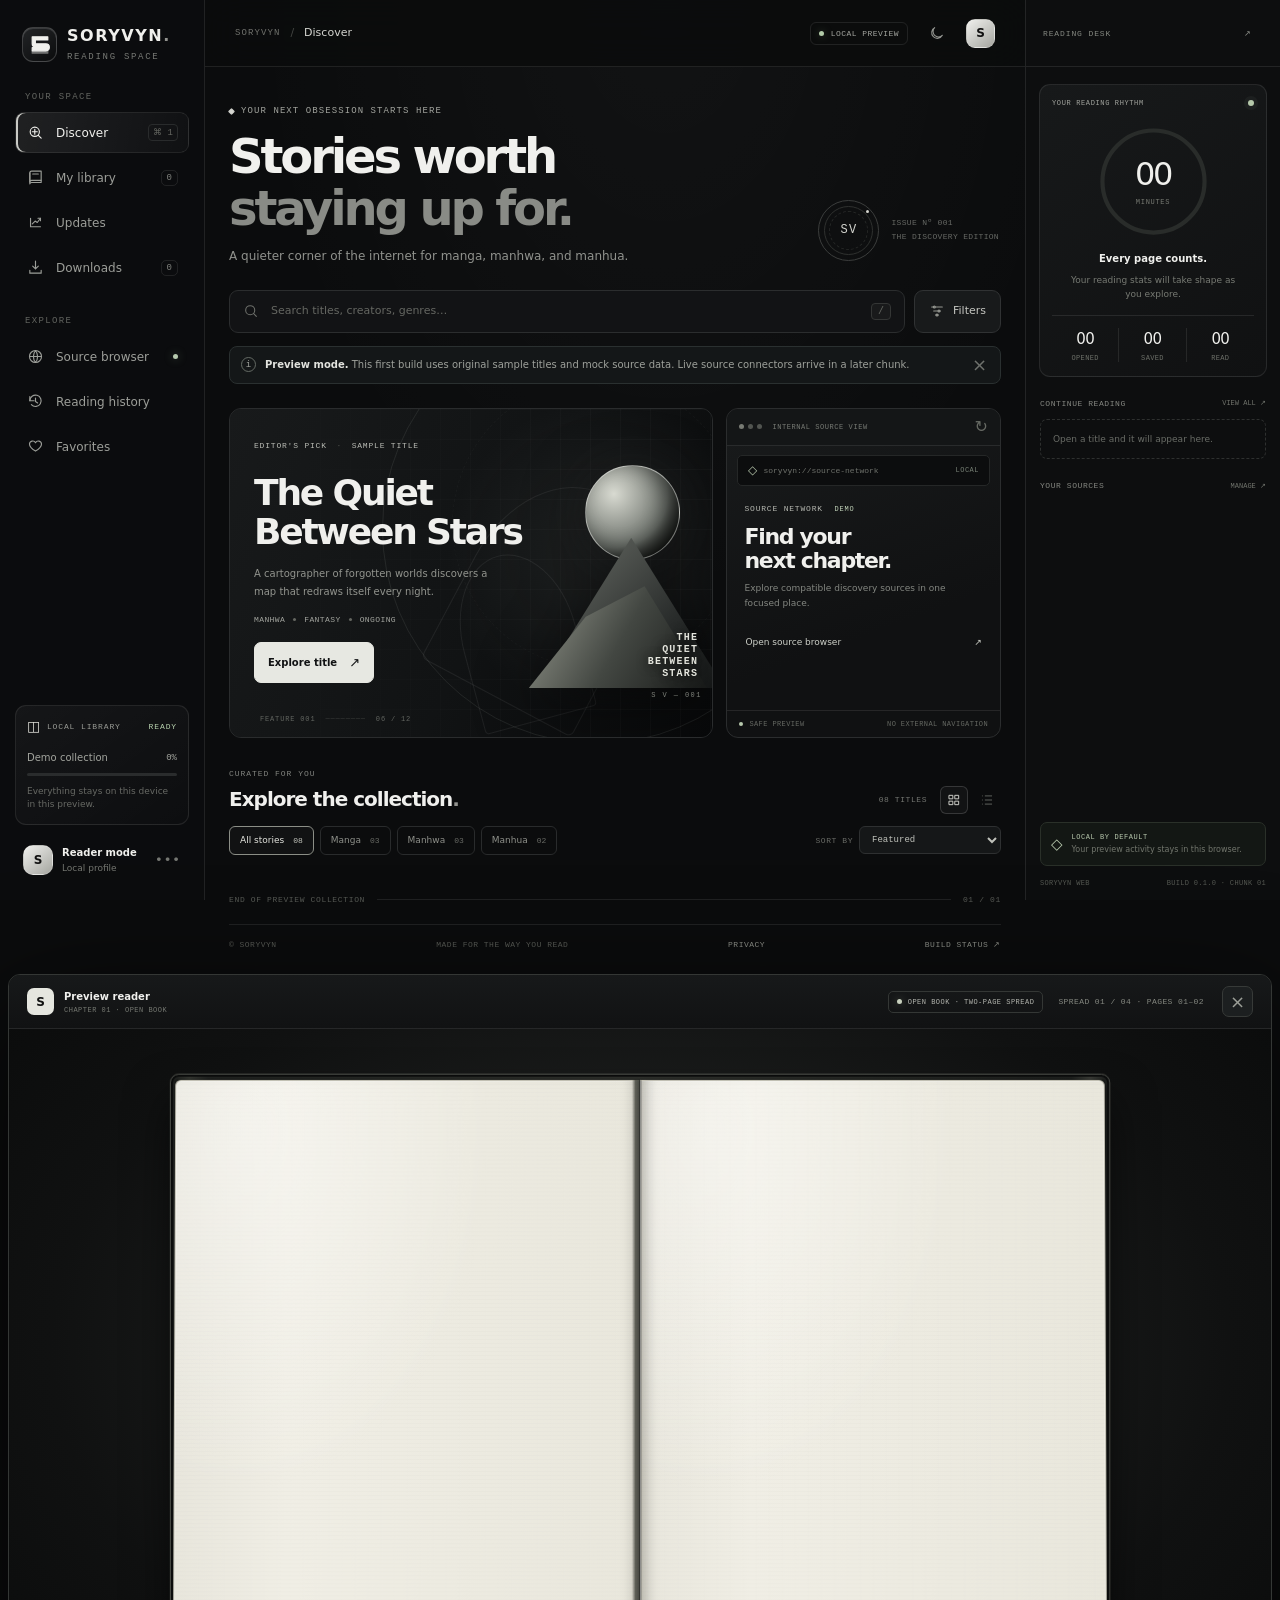
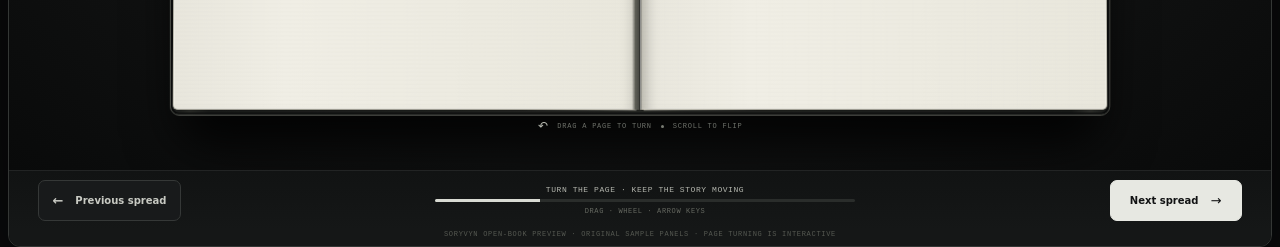
==== commit b34e4272: "Add privacy link to the SORYVYN footer" ====
--- a/index.html
+++ b/index.html
@@ -121,7 +121,7 @@
           </div>
           <div class="title-grid" id="titleGrid" aria-live="polite"></div>
           <div class="load-more-row"><span>END OF PREVIEW COLLECTION</span><span class="load-more-line"></span><span>01 / 01</span></div>
-          <footer class="app-footer"><span>© SORYVYN <span id="footerYear"></span></span><span>MADE FOR THE WAY YOU READ</span><a href="#roadmap" id="roadmapLink">BUILD STATUS ↗</a></footer>
+          <footer class="app-footer"><span>© SORYVYN <span id="footerYear"></span></span><span>MADE FOR THE WAY YOU READ</span><a href="./privacy.html">PRIVACY</a><a href="#roadmap" id="roadmapLink">BUILD STATUS ↗</a></footer>
         </section>
 
         <section class="page generic-page" data-page="library" hidden>
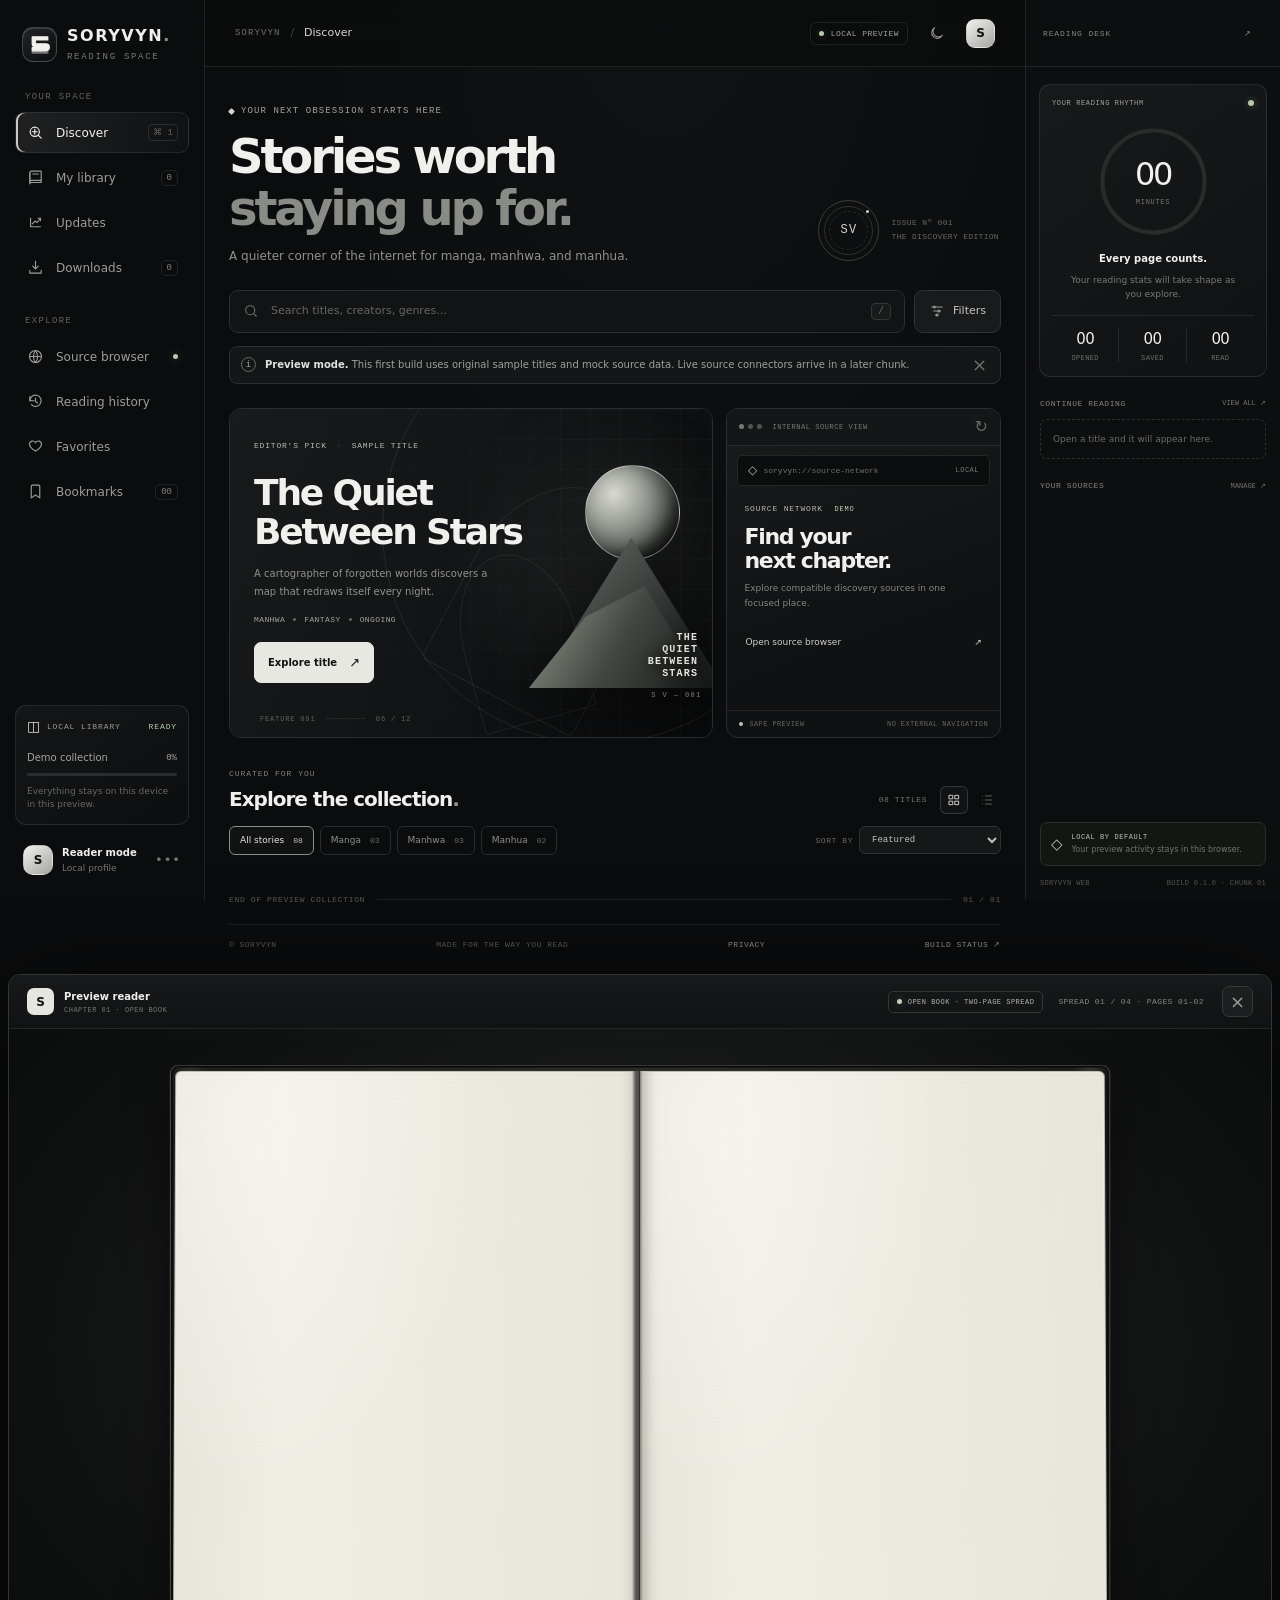
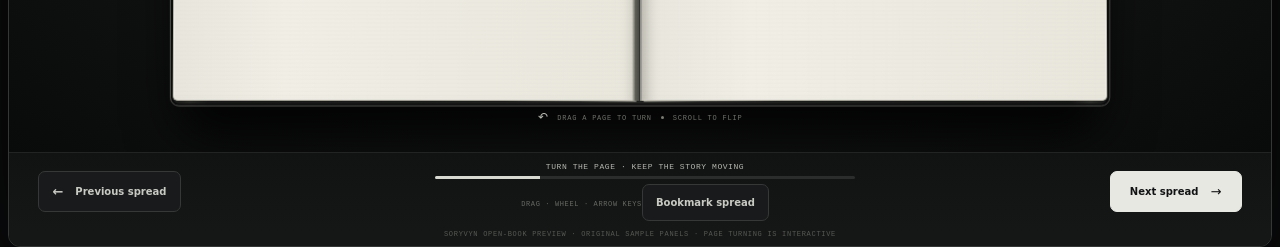
==== commit a60a8a00: "Add a dedicated page-bookmark shelf and reader control" ====
--- a/index.html
+++ b/index.html
@@ -33,6 +33,7 @@
         <button class="nav-item" data-route="sources"><span class="nav-icon"><svg viewBox="0 0 24 24"><circle cx="12" cy="12" r="8.5"/><path d="M3.7 12h16.6M12 3.5a13.7 13.7 0 0 1 0 17M12 3.5a13.7 13.7 0 0 0 0 17"/></svg></span><span>Source browser</span><span class="live-dot" title="Demo mode"></span></button>
         <button class="nav-item" data-route="history"><span class="nav-icon"><svg viewBox="0 0 24 24"><path d="M4 11a8 8 0 1 1 2.2 5.5"/><path d="M4 5v6h6M12 7v5l3 2"/></svg></span><span>Reading history</span></button>
         <button class="nav-item" data-route="favorites"><span class="nav-icon"><svg viewBox="0 0 24 24"><path d="M20.5 8.5c0 5-8.5 10-8.5 10s-8.5-5-8.5-10A4.5 4.5 0 0 1 12 6.7 4.5 4.5 0 0 1 20.5 8.5Z"/></svg></span><span>Favorites</span></button>
+        <button class="nav-item" data-route="bookmarks"><span class="nav-icon"><svg viewBox="0 0 24 24"><path d="M6 4.5A1.5 1.5 0 0 1 7.5 3h9A1.5 1.5 0 0 1 18 4.5V21l-6-4-6 4z"/></svg></span><span>Bookmarks</span><span class="nav-count" id="bookmarkCount">00</span></button>
       </nav>
 
       <div class="sidebar-bottom">
@@ -126,7 +127,8 @@
 
         <section class="page generic-page" data-page="library" hidden>
           <div class="page-heading"><div class="eyebrow">YOUR PERSONAL ARCHIVE</div><h1>My library<span class="heading-period">.</span></h1><p>Your saved titles, ready when you are.</p></div>
-          <div class="page-toolbar"><div class="search-box compact"><svg viewBox="0 0 24 24"><circle cx="10.8" cy="10.8" r="6.8"/><path d="m16 16 4 4"/></svg><input id="librarySearch" type="search" placeholder="Search your library…"></div><span class="small-meta" id="librarySummary">0 SAVED TITLES</span></div>
+          <div class="page-toolbar library-toolbar"><div class="search-box compact"><svg viewBox="0 0 24 24"><circle cx="10.8" cy="10.8" r="6.8"/><path d="m16 16 4 4"/></svg><input id="librarySearch" type="search" placeholder="Search your library…"></div><div class="library-backup-actions"><button class="primary-button" id="importImagesButton" type="button">Import image folder</button><input id="importImagesFile" type="file" webkitdirectory directory multiple accept="image/*" hidden><button class="secondary-button" id="exportBackupButton" type="button">Export backup</button><button class="secondary-button" id="importBackupButton" type="button">Import backup</button><input id="importBackupFile" type="file" accept="application/json,.json" hidden></div><span class="small-meta" id="librarySummary">0 SAVED TITLES</span></div>
+          <p class="library-import-note">Import numbered manga page images from a folder. Images stay in this browser and are not included in the JSON preference backup.</p>
           <div class="title-grid" id="libraryGrid"></div><div class="empty-state" id="libraryEmpty" hidden><div class="empty-symbol">▤</div><h2>A shelf waiting to happen.</h2><p>Save a title from Discover to keep it here.</p><button class="secondary-button" data-route="discover">Explore titles</button></div>
         </section>
 
@@ -161,6 +163,12 @@
         <section class="page generic-page" data-page="favorites" hidden>
           <div class="page-heading"><div class="eyebrow">THE ONES YOU LOVE</div><h1>Favorites<span class="heading-period">.</span></h1><p>A short list of stories you want to keep close.</p></div>
           <div class="title-grid" id="favoritesGrid"></div><div class="empty-state" id="favoritesEmpty"><div class="empty-symbol">♡</div><h2>Make room for a favorite.</h2><p>Tap the bookmark on any title card to save it here.</p><button class="secondary-button" data-route="discover">Explore titles</button></div>
+        </section>
+
+        <section class="page generic-page" data-page="bookmarks" hidden>
+          <div class="page-heading"><div class="eyebrow">SAVED PAGE POSITIONS</div><h1>Bookmarks<span class="heading-period">.</span></h1><p>Jump directly back to a saved spread in any sample story or local image edition.</p></div>
+          <div id="bookmarksList" class="bookmark-list"></div>
+          <div class="empty-state" id="bookmarksEmpty" hidden><div class="empty-symbol">▤</div><h2>No bookmarks yet.</h2><p>Open a book and bookmark its current spread to find it here.</p><button class="secondary-button" data-route="discover">Explore titles</button></div>
         </section>
       </div>
     </main>
@@ -215,7 +223,7 @@
     </div>
     <div class="reader-controls">
       <button class="secondary-button reader-nav-button" id="readerPrev" type="button"><span aria-hidden="true">←</span> Previous spread</button>
-      <div class="reader-progress"><span id="readerProgressLabel">TURN THE PAGE · KEEP THE STORY MOVING</span><div class="reader-progress-track"><span id="readerProgressFill"></span></div><small>DRAG · WHEEL · ARROW KEYS</small></div>
+      <div class="reader-progress"><span id="readerProgressLabel">TURN THE PAGE · KEEP THE STORY MOVING</span><div class="reader-progress-track"><span id="readerProgressFill"></span></div><div class="reader-progress-bottom"><small>DRAG · WHEEL · ARROW KEYS</small><button class="secondary-button reader-bookmark-button" id="readerBookmark" type="button" aria-pressed="false">Bookmark spread</button></div></div>
       <button class="primary-button reader-nav-button" id="readerNext" type="button">Next spread <span aria-hidden="true">→</span></button>
     </div>
     <div class="reader-demo-note">SORYVYN OPEN-BOOK PREVIEW · ORIGINAL SAMPLE PANELS · PAGE TURNING IS INTERACTIVE</div>
@@ -225,7 +233,7 @@
     <div class="filter-form"><label>Content category<select id="filterCategory"><option value="All">All allowed categories</option><option value="Manga">Manga</option><option value="Manhwa">Manhwa</option><option value="Manhua">Manhua</option></select></label><label>Genre<select id="filterGenre"><option value="all">All genres</option><option value="Fantasy">Fantasy</option><option value="Mystery">Mystery</option><option value="Action">Action</option><option value="Slice of Life">Slice of Life</option><option value="Sci-Fi">Sci-Fi</option><option value="Drama">Drama</option></select></label><label>Reading status<select id="filterStatus"><option value="all">Any status</option><option value="Ongoing">Ongoing</option><option value="Completed">Completed</option></select></label><div class="filter-actions"><button class="secondary-button" id="resetFilters">Reset</button><button class="primary-button" id="applyFilters">Apply filters</button></div></div>
   </dialog>
   <dialog class="modal roadmap-modal" id="roadmapModal" aria-labelledby="roadmapTitle">
-    <button class="modal-close" data-close-modal aria-label="Close build status">×</button><div class="eyebrow">PRODUCT ROADMAP</div><h2 id="roadmapTitle">Seven chunks. One reading space.</h2><p>Chunk 01 establishes the web PWA shell, app design system, responsive navigation, sample catalogue, browser-like source sandbox, local demo state, and offline app shell.</p><div class="roadmap-list"><div class="roadmap-item is-done"><span>01</span><div><strong>PWA shell & interaction system</strong><small>Responsive UI, demo catalogue, source sandbox, offline app shell.</small></div><b>COMPLETE</b></div><div class="roadmap-item"><span>02</span><div><strong>Source engine & source catalogue</strong><small>Typed adapters, category guardrails, source registry and health.</small></div><b>PLANNED</b></div><div class="roadmap-item"><span>03</span><div><strong>Unified search & title details</strong><small>Progressive results, metadata, chapters and source fallbacks.</small></div><b>PLANNED</b></div><div class="roadmap-item"><span>04</span><div><strong>Reader engine & local import</strong><small>Real image reading modes, local archives and progress persistence.</small></div><b>PLANNED</b></div><div class="roadmap-item"><span>05</span><div><strong>Offline downloads</strong><small>Persistent queue, retries, cancellation and chapter verification.</small></div><b>PLANNED</b></div><div class="roadmap-item"><span>06</span><div><strong>Library, history & backup</strong><small>Collections, bookmarks, history, metadata and export/restore.</small></div><b>PLANNED</b></div><div class="roadmap-item"><span>07</span><div><strong>Hardening & release</strong><small>Testing, accessibility, performance, installability and deployment guide.</small></div><b>PLANNED</b></div></div>
+    <button class="modal-close" data-close-modal aria-label="Close build status">×</button><div class="eyebrow">PRODUCT ROADMAP</div><h2 id="roadmapTitle">Seven chunks. One reading space.</h2><p>Chunk 01 establishes the web PWA shell, app design system, responsive navigation, sample catalogue, browser-like source sandbox, local demo state, and offline app shell.</p><div class="roadmap-list"><div class="roadmap-item is-done"><span>01</span><div><strong>PWA shell & interaction system</strong><small>Responsive UI, demo catalogue, source sandbox, offline app shell.</small></div><b>COMPLETE</b></div><div class="roadmap-item"><span>02</span><div><strong>Source engine & source catalogue</strong><small>Typed adapters, category guardrails, source registry and health.</small></div><b>PLANNED</b></div><div class="roadmap-item"><span>03</span><div><strong>Unified search & title details</strong><small>Progressive results, metadata, chapters and source fallbacks.</small></div><b>PLANNED</b></div><div class="roadmap-item"><span>04</span><div><strong>Reader engine & local import</strong><small>Real image reading modes, local archives and progress persistence.</small></div><b>PLANNED</b></div><div class="roadmap-item"><span>05</span><div><strong>Offline downloads</strong><small>Persistent queue, retries, cancellation and chapter verification.</small></div><b>PLANNED</b></div><div class="roadmap-item"><span>06</span><div><strong>Library, history & backup</strong><small>Local JSON backup/restore is available; collections and advanced library tools remain planned.</small></div><b>PARTIAL</b></div><div class="roadmap-item"><span>07</span><div><strong>Hardening & release</strong><small>Testing, accessibility, performance, installability and deployment guide.</small></div><b>PLANNED</b></div></div>
   </dialog>
 
   <script src="./app.js" defer></script>
--- a/app.css
+++ b/app.css
@@ -871,3 +871,29 @@
 @media(prefers-reduced-motion:reduce){
   .book-object,.page-edge-zone,.reader-progress-track span{transition:none!important}
 }
+
+
+/* Local library backup controls */
+.library-toolbar{flex-wrap:wrap}
+.library-backup-actions{display:flex;align-items:center;gap:8px}
+.library-backup-actions .secondary-button{min-height:36px;padding:0 12px;font-size:10px;white-space:nowrap}
+@media(max-width:760px){
+  .library-toolbar{align-items:stretch}
+  .library-toolbar>.search-box{flex:1 1 100%;max-width:none}
+  .library-backup-actions{flex:1 1 auto}
+  .library-toolbar .small-meta{flex:1 0 100%;margin-left:0}
+}
+
+
+/* Local imported manga pages */
+.local-import-cover{background:#d9d9d2}
+.local-import-cover>img{position:absolute;inset:0;width:100%;height:100%;object-fit:cover;z-index:1}
+.local-import-badge{position:absolute;z-index:5;top:9px;right:9px;padding:4px 6px;border:1px solid #ffffff60;background:#111c;color:#fff;font:7px var(--mono);letter-spacing:.14em}
+.local-import-title{position:absolute;z-index:5;left:10px;right:10px;bottom:12px;color:#fff;font-weight:800;font-size:14px;line-height:1.05;text-shadow:0 2px 12px #000}
+.imported-page-inner{position:absolute;inset:0;display:grid;place-items:center;background:#f2f1eb}
+.imported-page-image{display:block;width:100%;height:100%;object-fit:contain;user-select:none;-webkit-user-drag:none}
+.imported-page-number{position:absolute;right:7px;bottom:5px;z-index:5;padding:2px 4px;background:#111b;color:#eee;font:8px var(--mono);pointer-events:none}
+.book-page.blank-page{background:linear-gradient(90deg,#dad8ce,#f1efe5 30%,#e8e6dc)}
+.library-import-note{margin:-9px 0 18px;color:#898b85;font-size:10px;line-height:1.6;max-width:680px}
+.library-backup-actions{flex-wrap:wrap}
+@media(max-width:760px){.library-import-note{margin-top:-4px}}
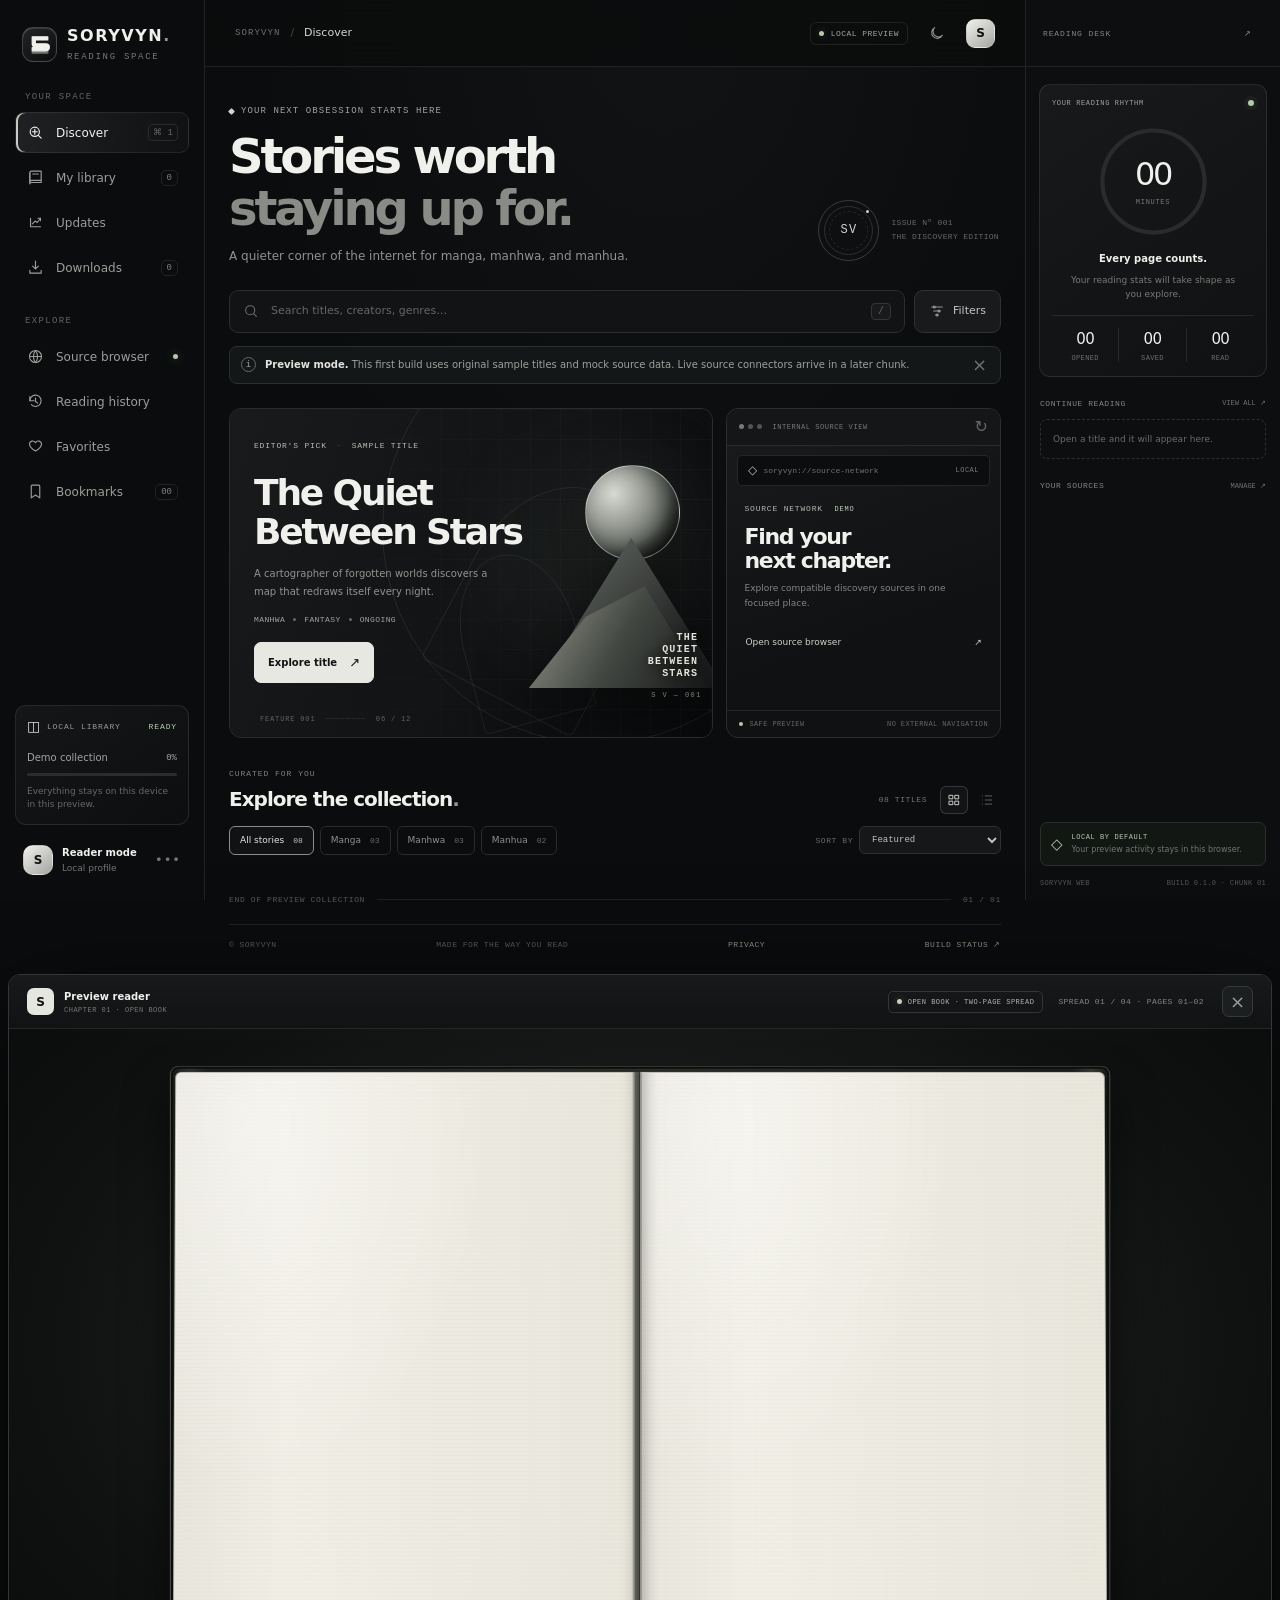
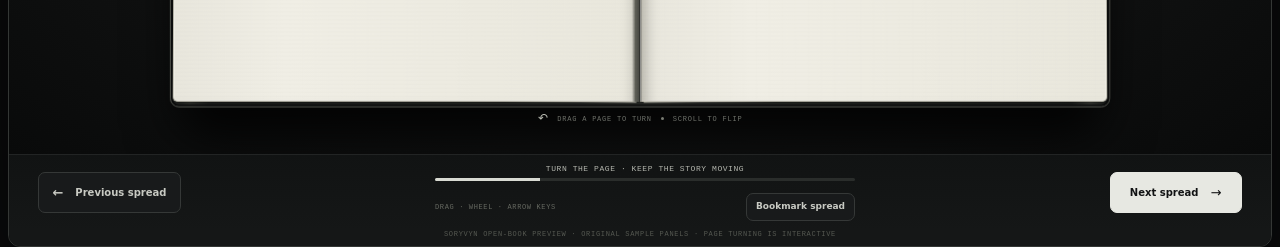
==== commit 856577a1: "Update the in-app roadmap for the local image reader" ====
--- a/index.html
+++ b/index.html
@@ -233,7 +233,7 @@
     <div class="filter-form"><label>Content category<select id="filterCategory"><option value="All">All allowed categories</option><option value="Manga">Manga</option><option value="Manhwa">Manhwa</option><option value="Manhua">Manhua</option></select></label><label>Genre<select id="filterGenre"><option value="all">All genres</option><option value="Fantasy">Fantasy</option><option value="Mystery">Mystery</option><option value="Action">Action</option><option value="Slice of Life">Slice of Life</option><option value="Sci-Fi">Sci-Fi</option><option value="Drama">Drama</option></select></label><label>Reading status<select id="filterStatus"><option value="all">Any status</option><option value="Ongoing">Ongoing</option><option value="Completed">Completed</option></select></label><div class="filter-actions"><button class="secondary-button" id="resetFilters">Reset</button><button class="primary-button" id="applyFilters">Apply filters</button></div></div>
   </dialog>
   <dialog class="modal roadmap-modal" id="roadmapModal" aria-labelledby="roadmapTitle">
-    <button class="modal-close" data-close-modal aria-label="Close build status">×</button><div class="eyebrow">PRODUCT ROADMAP</div><h2 id="roadmapTitle">Seven chunks. One reading space.</h2><p>Chunk 01 establishes the web PWA shell, app design system, responsive navigation, sample catalogue, browser-like source sandbox, local demo state, and offline app shell.</p><div class="roadmap-list"><div class="roadmap-item is-done"><span>01</span><div><strong>PWA shell & interaction system</strong><small>Responsive UI, demo catalogue, source sandbox, offline app shell.</small></div><b>COMPLETE</b></div><div class="roadmap-item"><span>02</span><div><strong>Source engine & source catalogue</strong><small>Typed adapters, category guardrails, source registry and health.</small></div><b>PLANNED</b></div><div class="roadmap-item"><span>03</span><div><strong>Unified search & title details</strong><small>Progressive results, metadata, chapters and source fallbacks.</small></div><b>PLANNED</b></div><div class="roadmap-item"><span>04</span><div><strong>Reader engine & local import</strong><small>Real image reading modes, local archives and progress persistence.</small></div><b>PLANNED</b></div><div class="roadmap-item"><span>05</span><div><strong>Offline downloads</strong><small>Persistent queue, retries, cancellation and chapter verification.</small></div><b>PLANNED</b></div><div class="roadmap-item"><span>06</span><div><strong>Library, history & backup</strong><small>Local JSON backup/restore is available; collections and advanced library tools remain planned.</small></div><b>PARTIAL</b></div><div class="roadmap-item"><span>07</span><div><strong>Hardening & release</strong><small>Testing, accessibility, performance, installability and deployment guide.</small></div><b>PLANNED</b></div></div>
+    <button class="modal-close" data-close-modal aria-label="Close build status">×</button><div class="eyebrow">PRODUCT ROADMAP</div><h2 id="roadmapTitle">Seven chunks. One reading space.</h2><p>Chunk 01 establishes the web PWA shell, app design system, responsive navigation, sample catalogue, browser-like source sandbox, local demo state, and offline app shell.</p><div class="roadmap-list"><div class="roadmap-item is-done"><span>01</span><div><strong>PWA shell & interaction system</strong><small>Responsive UI, demo catalogue, source sandbox, offline app shell.</small></div><b>COMPLETE</b></div><div class="roadmap-item"><span>02</span><div><strong>Source engine & source catalogue</strong><small>Typed adapters, category guardrails, source registry and health.</small></div><b>PLANNED</b></div><div class="roadmap-item"><span>03</span><div><strong>Unified search & title details</strong><small>Progressive results, metadata, chapters and source fallbacks.</small></div><b>PLANNED</b></div><div class="roadmap-item"><span>04</span><div><strong>Reader engine & local import</strong><small>Local image-folder import and real pages in the 3D book are implemented; archives and more reading modes remain.</small></div><b>PARTIAL</b></div><div class="roadmap-item"><span>05</span><div><strong>Offline downloads</strong><small>Persistent queue, retries, cancellation and chapter verification.</small></div><b>PLANNED</b></div><div class="roadmap-item"><span>06</span><div><strong>Library, history & backup</strong><small>Local JSON backup/restore is available; collections and advanced library tools remain planned.</small></div><b>PARTIAL</b></div><div class="roadmap-item"><span>07</span><div><strong>Hardening & release</strong><small>Testing, accessibility, performance, installability and deployment guide.</small></div><b>PLANNED</b></div></div>
   </dialog>
 
   <script src="./app.js" defer></script>
--- a/app.css
+++ b/app.css
@@ -897,3 +897,24 @@
 .library-import-note{margin:-9px 0 18px;color:#898b85;font-size:10px;line-height:1.6;max-width:680px}
 .library-backup-actions{flex-wrap:wrap}
 @media(max-width:760px){.library-import-note{margin-top:-4px}}
+
+
+/* Saved spread bookmarks */
+.reader-progress-bottom{display:flex;align-items:center;justify-content:space-between;gap:12px;margin-top:7px}
+.reader-progress-bottom small{margin:0}
+.reader-bookmark-button{min-height:28px;padding:0 9px;font-size:9px;white-space:nowrap}
+.reader-bookmark-button[aria-pressed="true"]{background:#e6e7e1;color:#111;border-color:#e6e7e1}
+.bookmark-list{display:grid;gap:10px}
+.bookmark-row{display:flex;align-items:center;gap:15px;padding:14px;border:1px solid var(--line);border-radius:13px;background:linear-gradient(110deg,#141617,#101112)}
+.bookmark-row-mark{display:grid;place-items:center;flex:0 0 38px;height:44px;border:1px solid #62655f;border-radius:5px;color:#e4e5df;font-size:17px;font-weight:700}
+.bookmark-row-main{display:grid;gap:5px;min-width:0;flex:1}
+.bookmark-row-main strong{overflow:hidden;text-overflow:ellipsis;white-space:nowrap;font-size:12px;color:var(--text)}
+.bookmark-row-main small{font:8px var(--mono);letter-spacing:.07em;color:var(--muted)}
+.bookmark-row-actions{display:flex;align-items:center;gap:7px}
+.bookmark-row-actions .secondary-button{min-height:32px;padding:0 10px;font-size:9px;white-space:nowrap}
+@media(max-width:640px){
+  .reader-progress-bottom{align-items:flex-start;flex-direction:column;gap:6px}
+  .bookmark-row{align-items:flex-start;flex-wrap:wrap}
+  .bookmark-row-main{flex-basis:calc(100% - 55px)}
+  .bookmark-row-actions{flex:1 1 100%;padding-left:53px}
+}
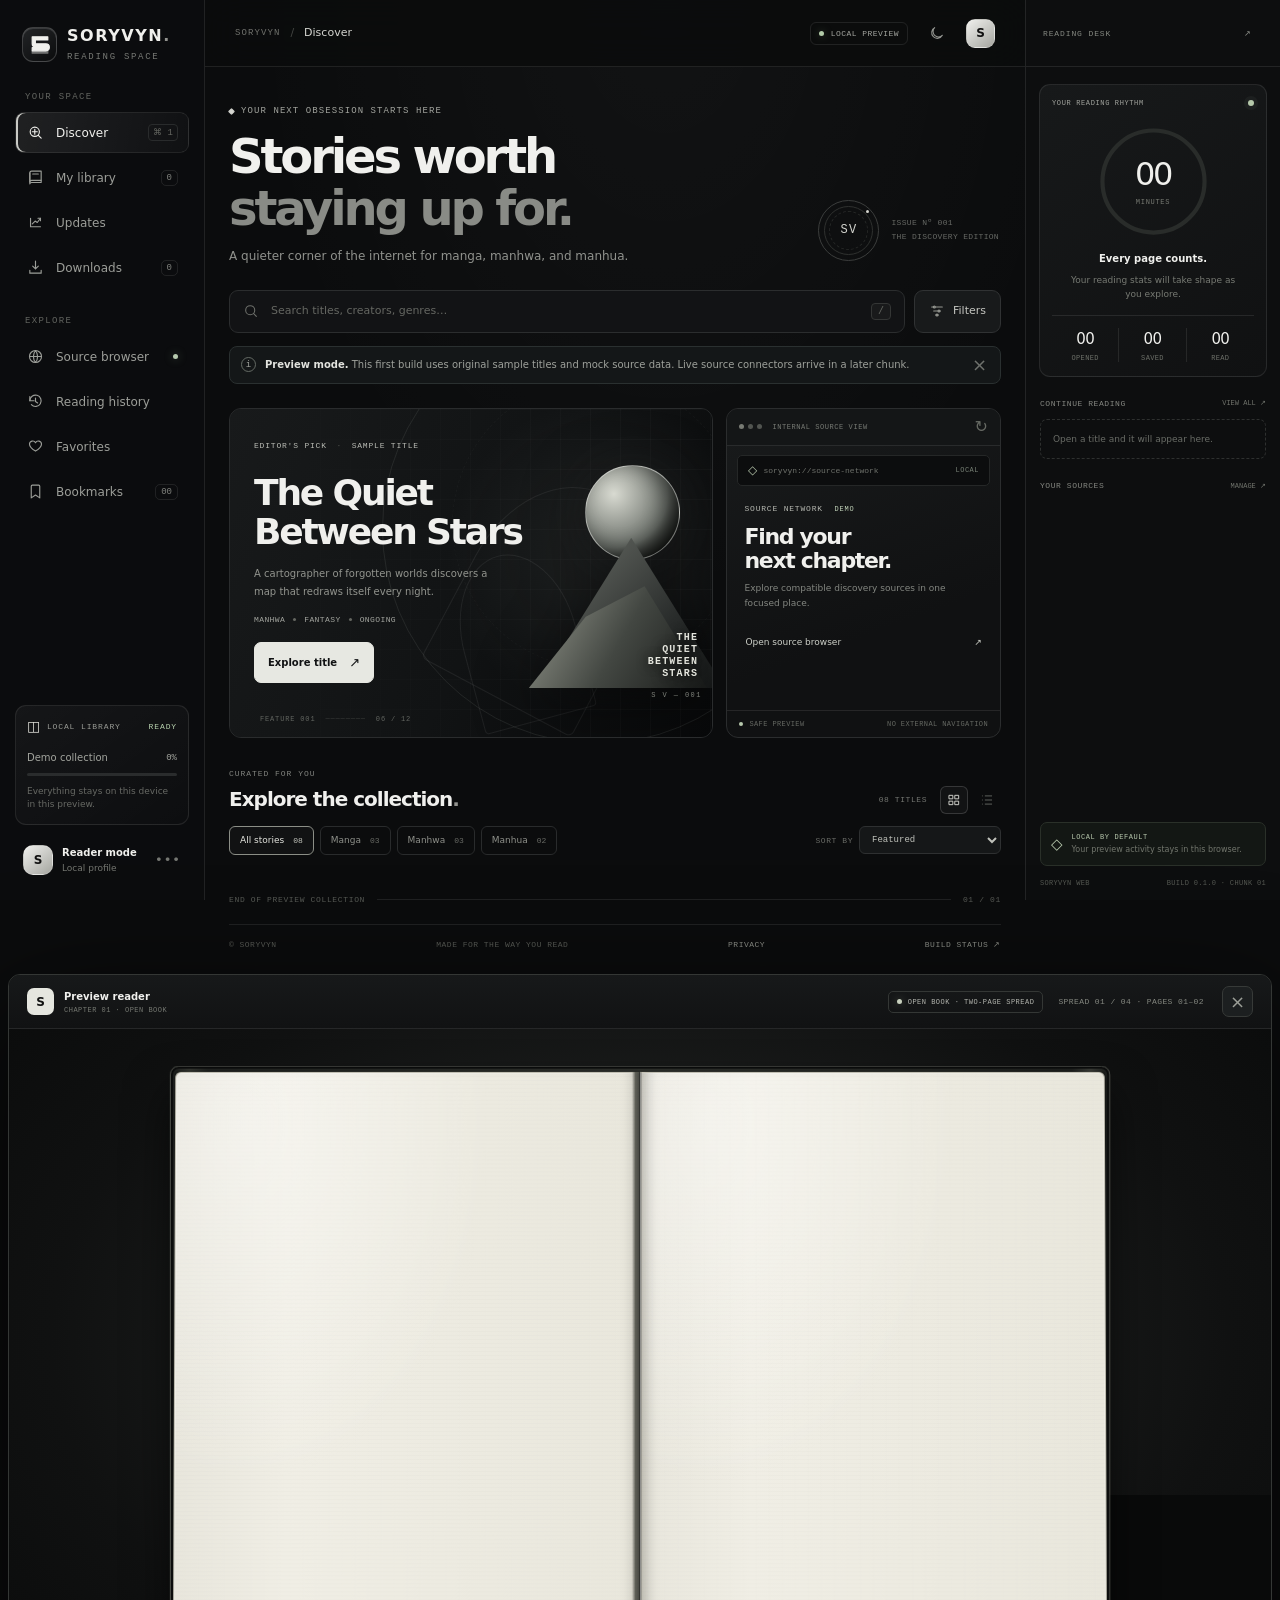
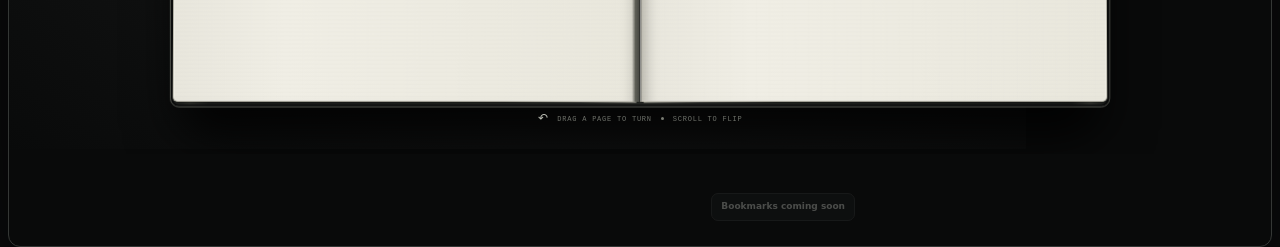
==== commit 3e39edd5: "Label unfinished spread bookmarking honestly in the preview UI" ====
--- a/index.html
+++ b/index.html
@@ -166,9 +166,9 @@
         </section>
 
         <section class="page generic-page" data-page="bookmarks" hidden>
-          <div class="page-heading"><div class="eyebrow">SAVED PAGE POSITIONS</div><h1>Bookmarks<span class="heading-period">.</span></h1><p>Jump directly back to a saved spread in any sample story or local image edition.</p></div>
+          <div class="page-heading"><div class="eyebrow">SAVED PAGE POSITIONS</div><h1>Bookmarks<span class="heading-period">.</span></h1><p>Spread bookmarks are being finished. The 3D reader, local image imports, reading progress, and library backups are available in this preview.</p></div>
           <div id="bookmarksList" class="bookmark-list"></div>
-          <div class="empty-state" id="bookmarksEmpty" hidden><div class="empty-symbol">▤</div><h2>No bookmarks yet.</h2><p>Open a book and bookmark its current spread to find it here.</p><button class="secondary-button" data-route="discover">Explore titles</button></div>
+          <div class="empty-state" id="bookmarksEmpty" hidden><div class="empty-symbol">▤</div><h2>Spread bookmarks are coming soon.</h2><p>This shelf is prepared for saved page positions but cannot save or open them in this build yet.</p><button class="secondary-button" data-route="discover">Explore titles</button></div>
         </section>
       </div>
     </main>
@@ -223,7 +223,7 @@
     </div>
     <div class="reader-controls">
       <button class="secondary-button reader-nav-button" id="readerPrev" type="button"><span aria-hidden="true">←</span> Previous spread</button>
-      <div class="reader-progress"><span id="readerProgressLabel">TURN THE PAGE · KEEP THE STORY MOVING</span><div class="reader-progress-track"><span id="readerProgressFill"></span></div><div class="reader-progress-bottom"><small>DRAG · WHEEL · ARROW KEYS</small><button class="secondary-button reader-bookmark-button" id="readerBookmark" type="button" aria-pressed="false">Bookmark spread</button></div></div>
+      <div class="reader-progress"><span id="readerProgressLabel">TURN THE PAGE · KEEP THE STORY MOVING</span><div class="reader-progress-track"><span id="readerProgressFill"></span></div><div class="reader-progress-bottom"><small>DRAG · WHEEL · ARROW KEYS</small><button class="secondary-button reader-bookmark-button" id="readerBookmark" type="button" aria-pressed="false" aria-label="Spread bookmarks are not active yet" title="Spread bookmarks are coming in a later update" disabled>Bookmarks coming soon</button></div></div>
       <button class="primary-button reader-nav-button" id="readerNext" type="button">Next spread <span aria-hidden="true">→</span></button>
     </div>
     <div class="reader-demo-note">SORYVYN OPEN-BOOK PREVIEW · ORIGINAL SAMPLE PANELS · PAGE TURNING IS INTERACTIVE</div>
